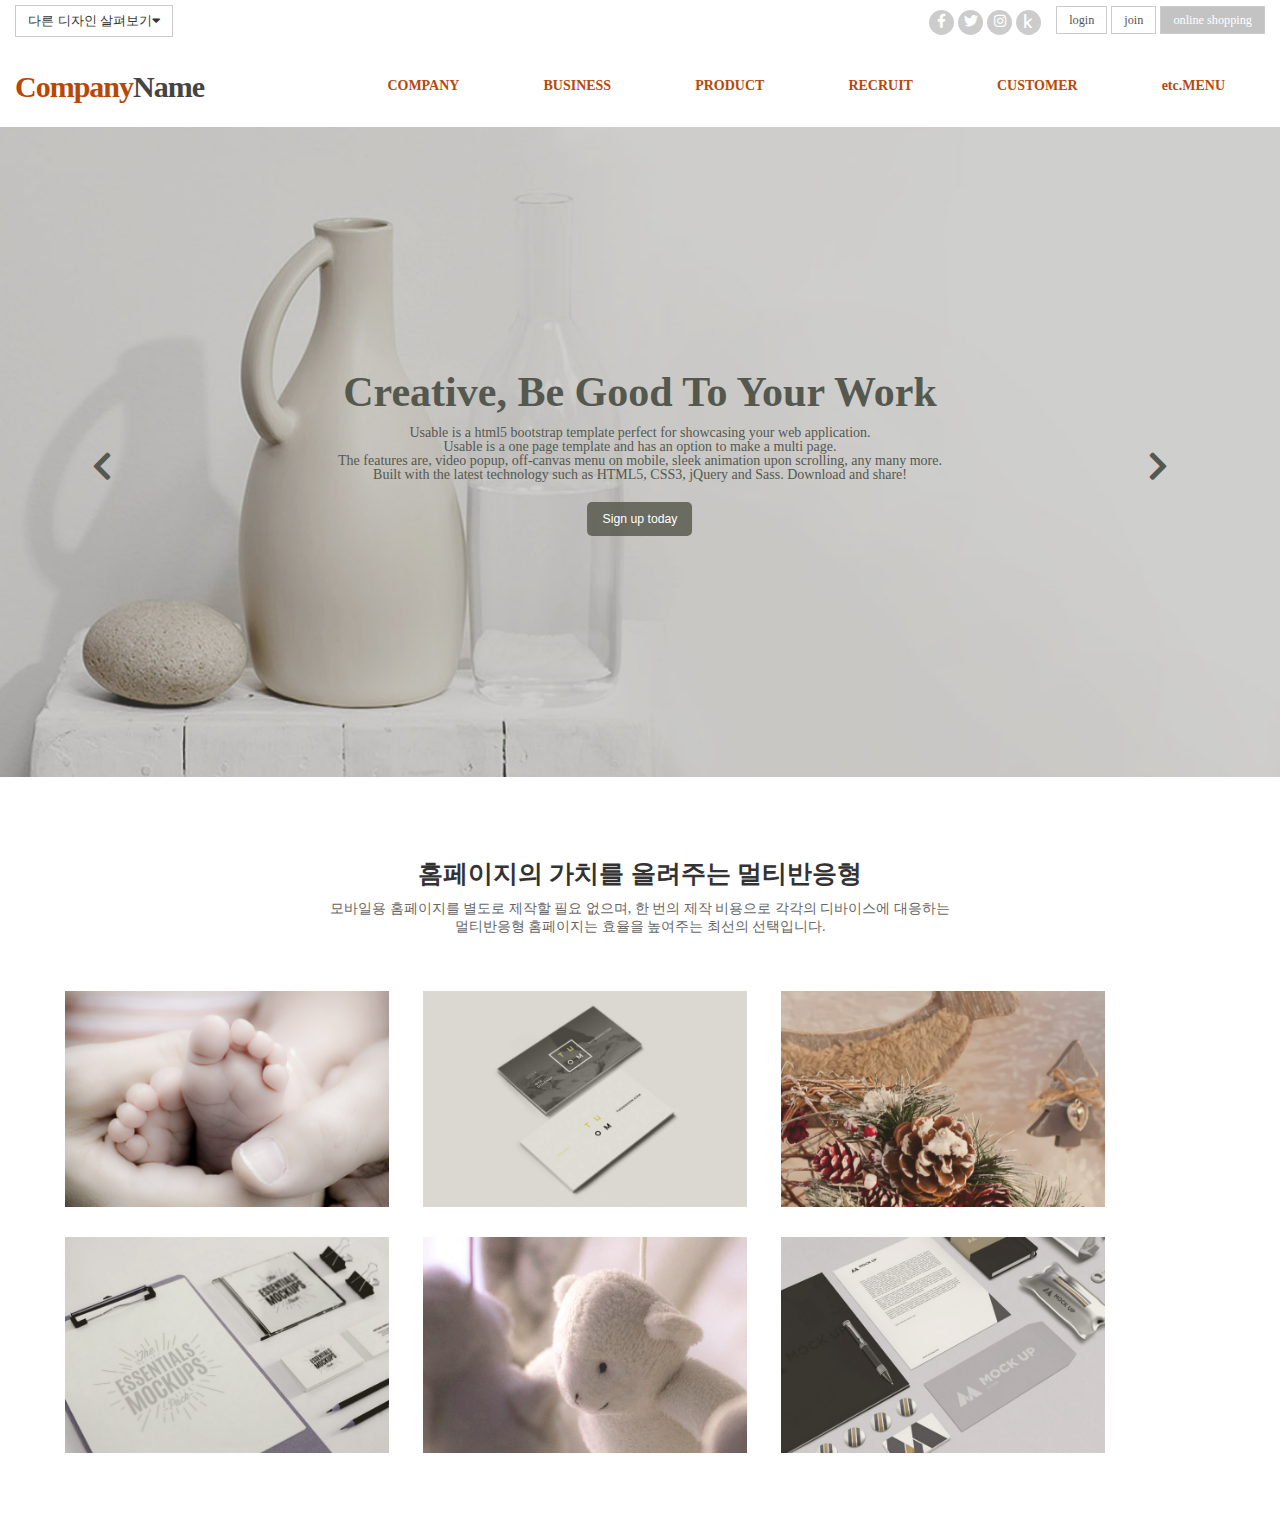
==== index.html @ 868129a8 "본문 추가" ====
<!DOCTYPE html>
<html lang="ko">
<head>
    <meta charset="UTF-8">
    <meta name="viewport" content="width=device-width, initial-scale=1.0">
    <title>KimChaeYun</title>
    <link rel="stylesheet" href="css/index.css">
    <link rel="stylesheet" href="https://use.fontawesome.com/releases/v5.7.0/css/all.css">
    <!-- <script src="js/prefixfree.min.js"></script> -->
    <!--[if lt IE 9]> 
        <script src="js/html5shiv.js"></script>
    <![endif]-->
</head>
<body>
    <header id="header">
        <div class="header_box row">
            <div class="topmenu cf">
                <button>다른 디자인 살펴보기<span><i class="fas fa-caret-down"></i></span></button>
                <div class="right cf">
                    <div class="topmenu_sns">
                        <a href="#"><i class="fab fa-facebook-f"></i></a>
                        <a href="#"><i class="fab fa-twitter"></i></a>
                        <a href="#"><i class="fab fa-instagram"></i></a>
                        <a href="#"><i class="fab fa-kaggle"></i></a>
                    </div>
                    <div class="topmenu_user">
                        <a href="login.html">login</a>
                        <a href="join.html">join</a>
                        <a href="#">online shopping</a>
                    </div>
                </div>
            </div>
            <div class="logo_nav">
                <div class="logo">
                    <h1>
                        <a href="index.html">Company<span>Name</span></a>
                    </h1>
                </div>
                <div class="nav">
                    <ul class="depth1">
                        <li><a href="#">COMPANY</a>
                            <ul class="depth2">
                                <li><a href="#">CEO인사말</a></li>
                                <li><a href="#">회사소개</a></li>
                                <li><a href="#">회사연혁</a></li>
                                <li><a href="#">조직도</a></li>
                                <li><a href="#">오시는 길</a></li>
                                <li><a href="#">시설안내</a></li>
                                <li><a href="#">제휴사</a></li>
                            </ul>
                        </li>
                        <li><a href="#">BUSINESS</a>
                            <ul class="depth2">
                                <li><a href="#">사업분야 01</a></li>
                                <li><a href="#">사업분야 02</a></li>
                                <li><a href="#">사업분야 03</a></li>
                                <li><a href="#">사업분야 04</a></li>
                                <li><a href="#">사업분야 05</a></li>
                                <li><a href="#">사업분야 06</a></li>
                                <li><a href="#">사업분야 07</a></li>
                                <li><a href="#">사업분야 08</a></li>
                            </ul>
                        </li>
                        <li><a href="#">PRODUCT</a>
                            <ul class="depth2">
                                <li><a href="#">제품소개 01</a></li>
                                <li><a href="#">제품소개 02</a></li>
                                <li><a href="#">제품소개 03</a></li>
                                <li><a href="#">제품소개 04</a></li>
                                <li><a href="#">제품소개 05</a></li>
                                <li><a href="#">제품소개 06</a></li>
                                <li><a href="#">제품소개 07</a></li>
                                <li><a href="#">제품소개 08</a></li>
                                <li><a href="#">제품소개 09</a></li>
                                <li><a href="#">제품소개 10</a></li>
                            </ul>
                        </li>
                        <li><a href="#">RECRUIT</a>
                            <ul class="depth2">
                                <li><a href="#">채용안내</a></li>
                                <li><a href="#">복리후생</a></li>
                                <li><a href="#">인재상</a></li>
                                <li><a href="#">채용공고</a></li>
                                <li><a href="#">입사지원</a></li>
                            </ul>
                        </li>
                        <li><a href="#">CUSTOMER</a>
                            <ul class="depth2">
                                <li><a href="#">공지사항</a></li>
                                <li><a href="#">자료실</a></li>
                                <li><a href="#">FAQ</a></li>
                                <li><a href="#">자유게시판</a></li>
                                <li><a href="#">예약일정</a></li>
                                <li><a href="#">전국매장</a></li>
                                <li><a href="#">질문답변</a></li>
                                <li><a href="#">상품후기</a></li>
                            </ul>
                        </li>
                        <li><a href="#">etc.MENU</a>
                            <ul class="depth2">
                                <li><a href="#">온라인 문의</a></li>
                                <li><a href="#">견적 문의</a></li>
                                <li><a href="#">제휴 문의</a></li>
                                <li><a href="#">예약 문의</a></li>
                                <li><a href="#">방문예약</a></li>
                                <li><a href="#">아이콘모음</a></li>
                            </ul>
                        </li>
                    </ul>
                </div>
            </div>
        </div>
    </header>

    <section id="section">
        <div class="slide_outer">
            <div class="slide">
                <div class="slide_inner">
                    <div class="text">
                        <h2>Creative, Be Good To Your Work</h2>
                        <p>Usable is a html5 bootstrap template perfect for showcasing your web application.<br>
                            Usable is a one page template and has an option to make a multi page.<br>
                            The features are, video popup, off-canvas menu on mobile, sleek animation upon scrolling, any many more.<br>
                            Built with the latest technology such as HTML5, CSS3, jQuery and Sass. Download and share!</p>
                        <button type="button">Sign up today</button>
                    </div>
                </div>
                <div class="slide_inner">
                    <h2>It couldn't be better than this!</h2>
                    <p>It is build with features like drop-down menu, off-canvas menu on mobile, smooth animation, carousel, jQuery counter and many more.<br>
                        Built with the latest technology in mind such as HTML5, CSS3, Sass, and jQuery. Download and share.</p>
                    <button type="button">Learn more</button>
                </div>
                <div class="slide_inner">
                    <h2>What do you want to learn?</h2>
                    <p>I fell in love with you watching Casablanca Back row of the drive in show in the flickering light<br> Popcorn and cokes beneath the stars became champagne and caviar Making love on a long hot summers night<br> I thought you fell in love with me watching Casablance Holding hands ''neath the paddle fans in Rick''s Candle lit cafe Hiding in the shadows from the spies.<br> Moroccan moonlight in your eyes Making magic at the movies in my old chevrolet</p>
                    <button type="button">Browse gallery</button>
                </div>
                <div class="slide_inner">
                    <h2>Creative, Be Good To Your Work</h2>
                    <p>Usable is a html5 bootstrap template perfect for showcasing your web application.<br>
                        Usable is a one page template and has an option to make a multi page.<br>
                        The features are, video popup, off-canvas menu on mobile, sleek animation upon scrolling, any many more.<br>
                        Built with the latest technology such as HTML5, CSS3, jQuery and Sass. Download and share!</p>
                    <button type="button">Sign up today</button>
                </div>
                <div class="slide_inner">
                    <h2>It couldn't be better than this!</h2>
                    <p>It is build with features like drop-down menu, off-canvas menu on mobile, smooth animation, carousel, jQuery counter and many more.
                        Built with the latest technology in mind such as HTML5, CSS3, Sass, and jQuery. Download and share.</p>
                    <button type="button">Learn more</button>
                </div>
            </div>
            <div class="arr">
                <div class="left_arr">
                    <i class="fas fa-chevron-left"></i>
                </div>
                <div class="right_arr">
                    <i class="fas fa-chevron-right"></i>
                </div>
            </div>
            <div class="dot_box">
                <a href="#"><span class="blind">1</span></a>
                <a href="#"><span class="blind">2</span></a>
                <a href="#"><span class="blind">3</span></a>
                <a href="#"><span class="blind">4</span></a>
                <a href="#"><span class="blind">5</span></a>
            </div>
        </div>

        <div class="article">
            <div class="article_text">
                <h3>홈페이지의 가치를 올려주는 멀티반응형</h2>
                <p>모바일용 홈페이지를 별도로 제작할 필요 없으며, 한 번의 제작 비용으로 각각의 디바이스에 대응하는<br>멀티반응형 홈페이지는 효율을 높여주는 최선의 선택입니다.</p>
            </div>
            <div class="article_img row">
                <img src="images/de16_img01.jpg" alt="">
                <img src="images/de16_img02.jpg" alt="">
                <img src="images/de16_img03.jpg" alt="">
                <img src="images/de16_img04.jpg" alt="">
                <img src="images/de16_img05.jpg" alt="">
                <img src="images/de16_img06.jpg" alt="">
            </div>
        </div>
    </section>
</body>
</html>
---- css/index.css ----
@charset "utf-8";
@import "reset.css";
@import "common.css";

/* 공통구역을 제외한 메인페이지 스타일 */

#header{height:auto;}
#header .header_box{padding:5px 15px 0;}
#header .topmenu>button{border:1px solid #ccc; background-color:rgba(255, 255, 255, 0.6); color:#333; padding:6px 12px;}

.topmenu .right{float:right;}
.topmenu a{height:30px; font-size:12.25px;}

.topmenu .topmenu_sns{float:left; padding:5px 15px;}
.topmenu .topmenu_sns>a{width:25px; height:25px; line-height:25px; background-color:#ccc; border-radius:50%; text-align:center; display: inline-block;}
.topmenu .topmenu_sns i{font-size:14px; color:#fff;}
.topmenu .topmenu_sns>a:nth-child(1):hover{background:#4d78d3; transform: rotate(35deg); transition:all 0.5s;}
.topmenu .topmenu_sns>a:nth-child(2):hover{background:#14aef1; transform: rotate(35deg); transition:all 0.5s;}
.topmenu .topmenu_sns>a:nth-child(3):hover{background:#f543a5; transform: rotate(35deg); transition:all 0.5s;}
.topmenu .topmenu_sns>a:nth-child(4):hover{background:#f9b72b; transform: rotate(35deg); transition:all 0.5s;}

.topmenu .topmenu_user{padding:5px 0 0; float:left;}
.topmenu .topmenu_user>a{padding:6px 12px; border:1px solid #ccc;}
.topmenu .topmenu_user>a:nth-child(1), 
.topmenu .topmenu_user>a:nth-child(2){width:60px; background:rgba(255, 255, 255, 0.6); color:#555;}
.topmenu .topmenu_user>a:nth-child(3){width:120px; background:rgba(155, 155, 155, 0.6); color:#fff;}

/* #header .logo_nav{font-weight:bold;} */
#header .logo_nav{position:relative; height:80px; margin-top:10px;}
#header .logo_nav .logo{font-size:30px; font-weight:bold; letter-spacing:-1px;}
#header .logo_nav .logo>h1>a{color:#b7480a; line-height:80px;}
#header .logo_nav .logo>h1>a>span{color:#444;}

.logo_nav .nav{position:absolute; top:0; right:0;}
.logo_nav .nav>.depth1>li{display:inline-block; position:relative;}
.logo_nav .nav>.depth1>li>a{background:#fff; color:#b7480a; font-size:14px; font-weight:bold; padding:31px 40px 30px; display:block; position: relative;}
.logo_nav .nav>.depth1>li:hover>a{background:#b7480a; color:#fff;}

.depth2{position:absolute; top:100%; left:0; width:100%; display:none;}
.depth1>li:hover .depth2{display:block; background:#fff; color:#555; text-align:center;}
.depth2>li{padding:15px 10px; border-top:1px solid #eee;}
.depth2>li>a{color:#555; font-size:12.25px;}
.depth2>li:first-child{border:none;}
.depth2 li:hover{background:#eee;}
.depth2 li:hover a{color:#b7480a;}

#section{position: relative;}
#section .slide{width:100%; height:650px; overflow:hidden;}
#section .slide_inner{background-size: cover; height:650px; background-repeat:no-repeat; position:relative;}
#section .slide_inner:nth-child(1){background-image:url(../images/de01_img01.jpg);}
#section .slide_inner:nth-child(2){background-image:url(../images/de01_img02.jpg);}
#section .slide_inner:nth-child(3){background-image:url(../images/de01_img03.jpg);}
#section .slide_inner:nth-child(4){background-image:url(../images/de01_img04.jpg);}
#section .slide_inner:nth-child(5){background-image:url(../images/de01_img05.jpg);}
.slide .text{text-align:center; position: absolute; top:50%; left:50%; transform:translate(-50%, -50%); color:#55584f;}
.slide .text>h2{font-size:42px;}
.slide .text>p{font-size:14px; padding:10px 0 20px 0; line-height:1em;}
.slide .text>button{background:rgba(82, 85, 72, 0.8); color:#fff; font-size:12.25px; padding:10px 15px; border-radius:5px;}

.slide_outer{position:relative;}
.slide_outer .arr{font-size:2em; color:#55584f;}
.slide_outer .arr .left_arr{position: absolute; top: 50%; left: 8%; transform: translate(-50%, -8%);}
.slide_outer .arr .left_arr:hover{color:#fff;}
.slide_outer .arr .right_arr{position: absolute; top: 50%; right: 8%; transform: translate(-50%, -8%);}
.slide_outer .arr .right_arr:hover{color:#fff;}
/* .slide_outer .dot_box{} */

/* .slideOuter .dotBox{position: absolute; bottom: 20px; width: 100%; text-align: center;}
.slideOuter .dotBox a{display: inline-block; width: 10px; height: 10px; background: rgba(0, 0, 0, 1; border-radius: 50%; margin: 0 5px;}
.slideOuter .dotBox a:active{background: rgba(0, 0, 0, 1);}
.slideOuter .dotBox .blind{width: 0; height: 0; position: absolute; text-indent: -99999px; font-size: 0px; overflow: hidden; line-height: 0;} */

.article{margin:50px;}
.article .article_text{text-align:center; padding:30px;}
.article .article_text>h3{font-size:24.5px; color: #333;}
.article .article_text>p{font-size:14px; color: #666; padding:10px;}
.article .article_img{margin:0 auto;}
.article .article_img img{width:30%; padding:15px;}
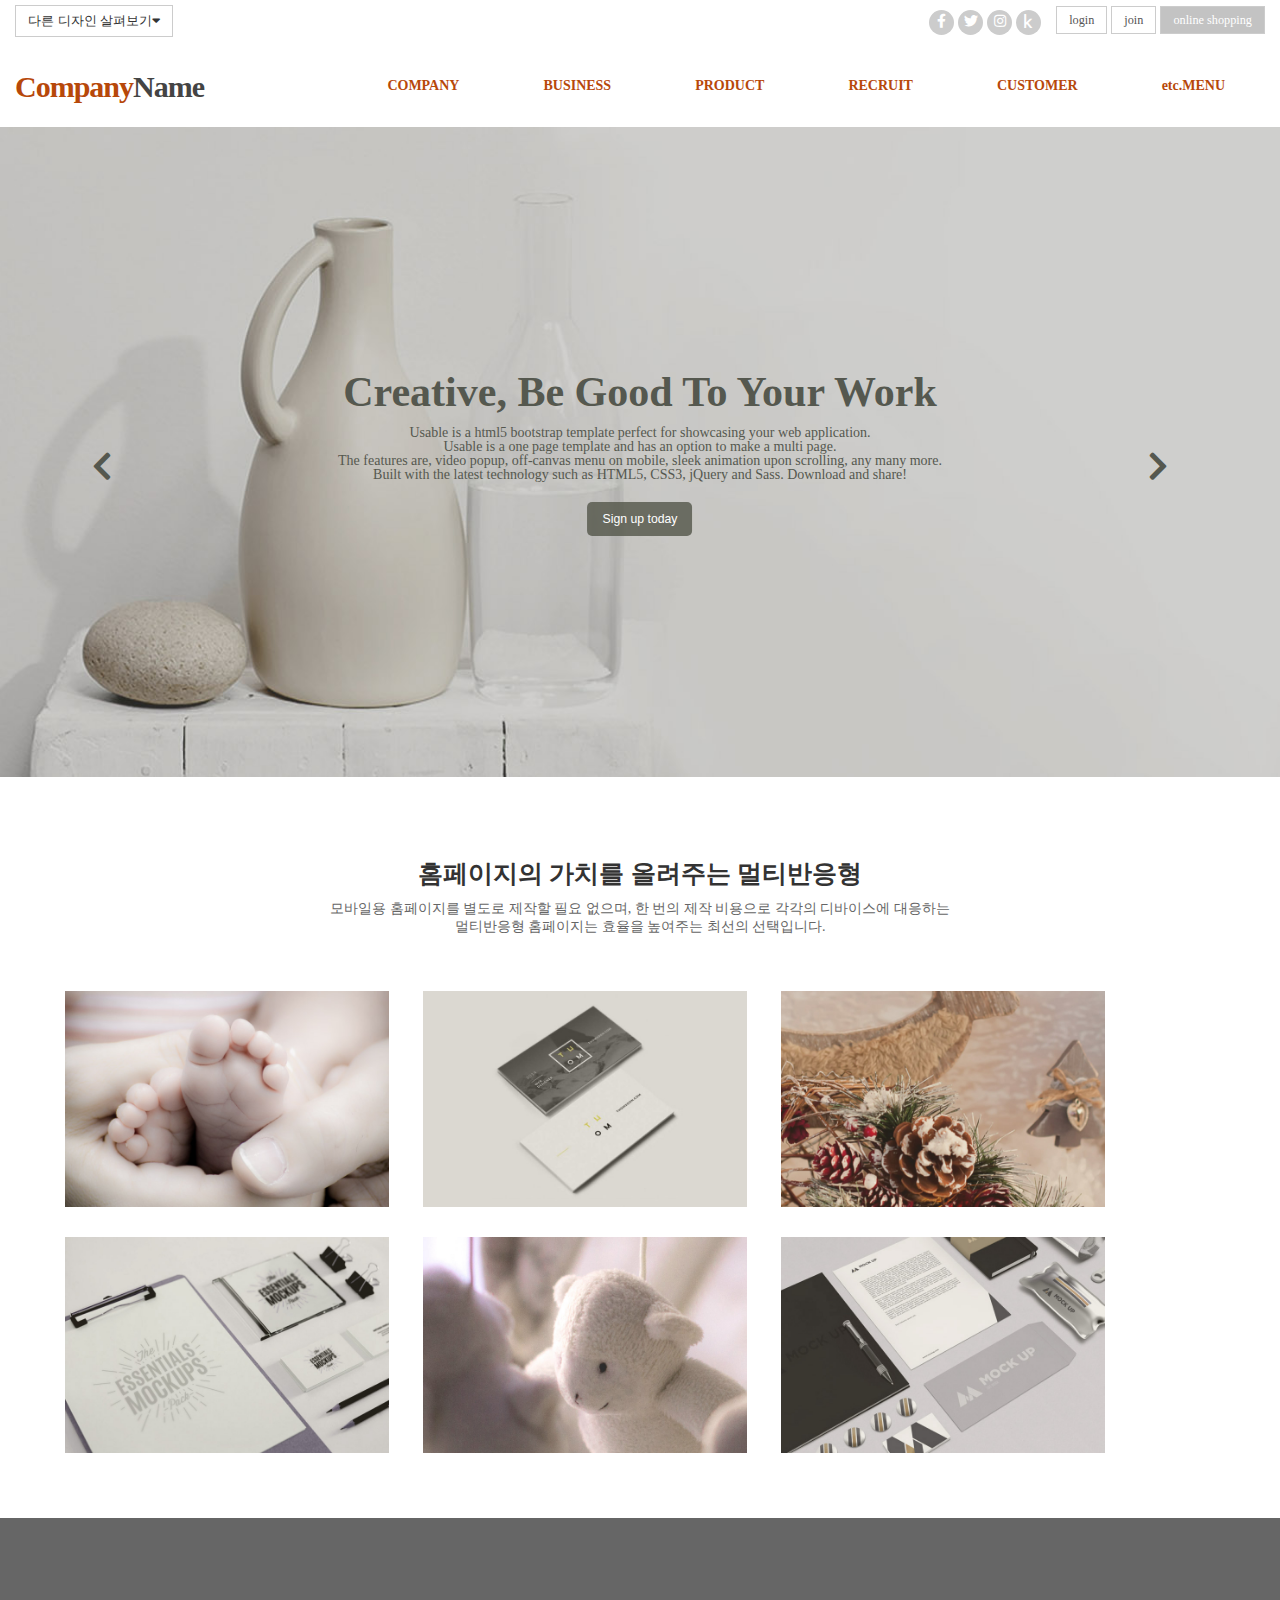
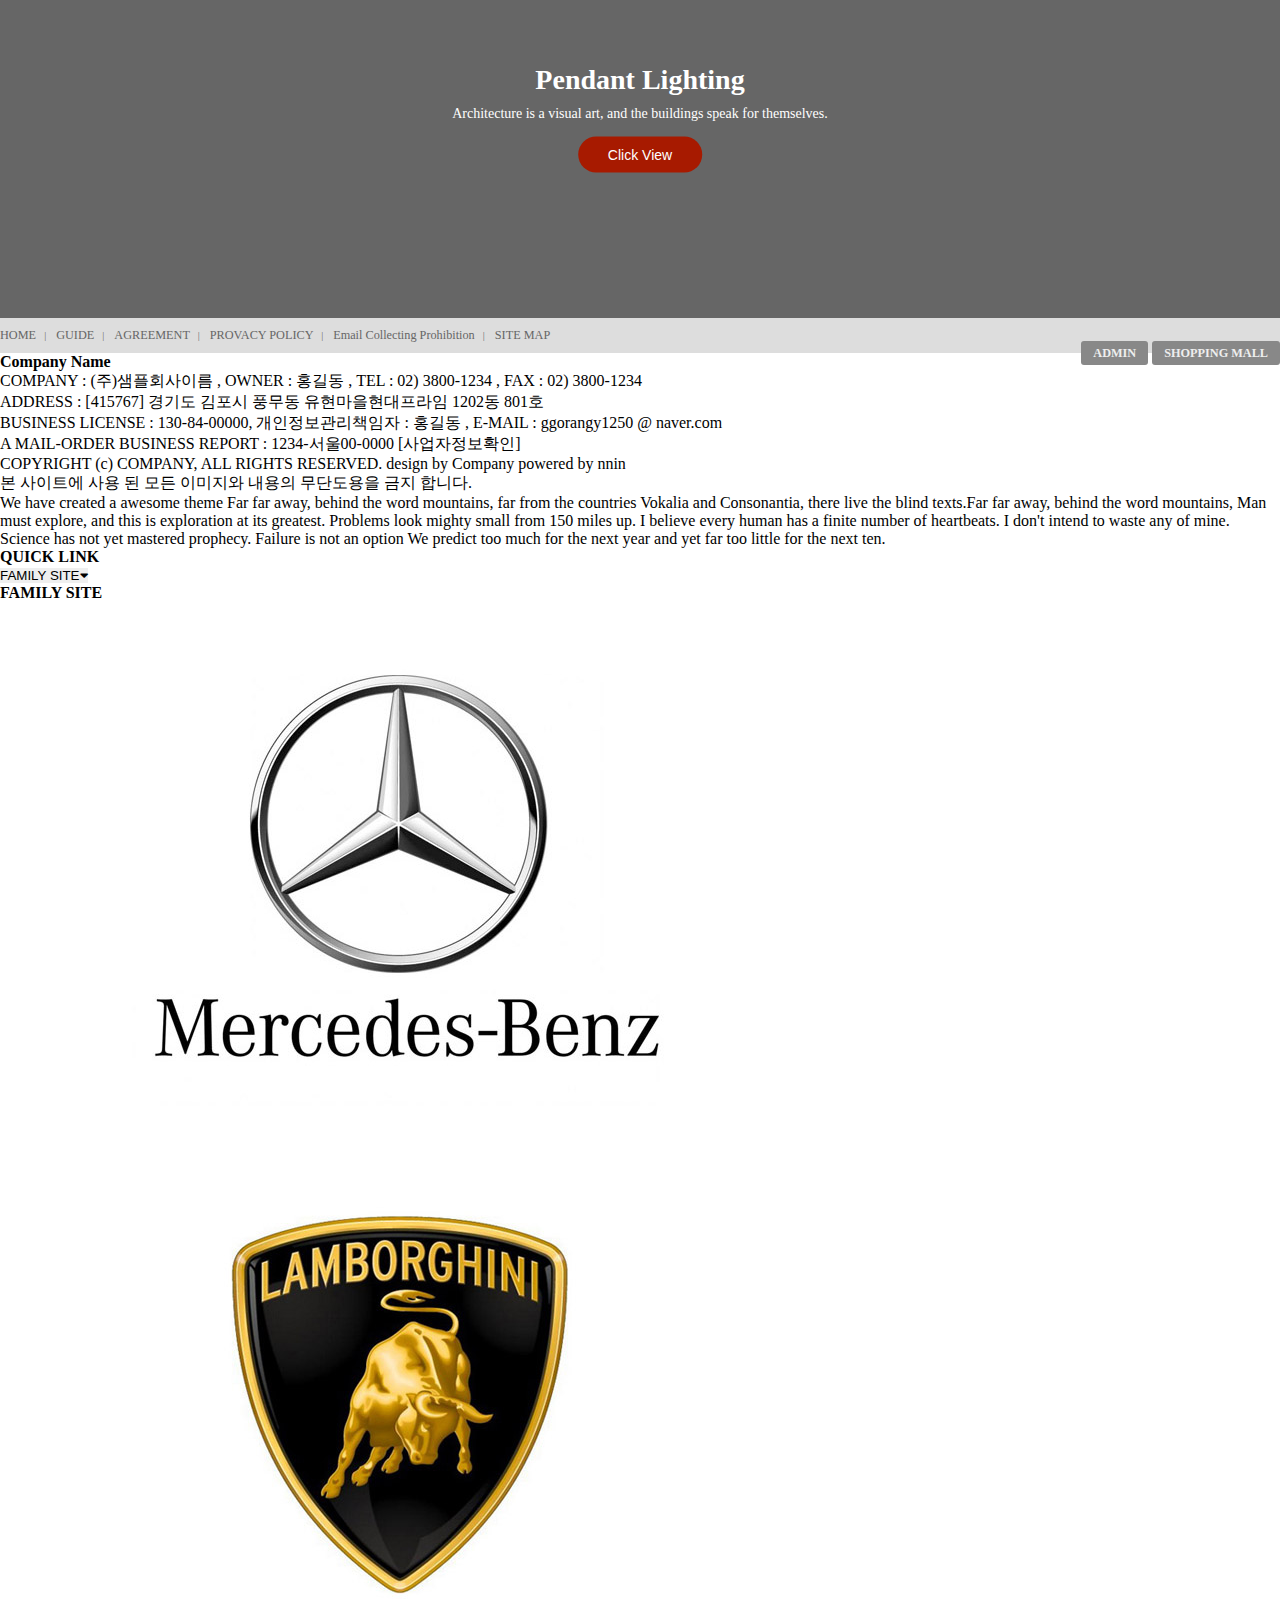
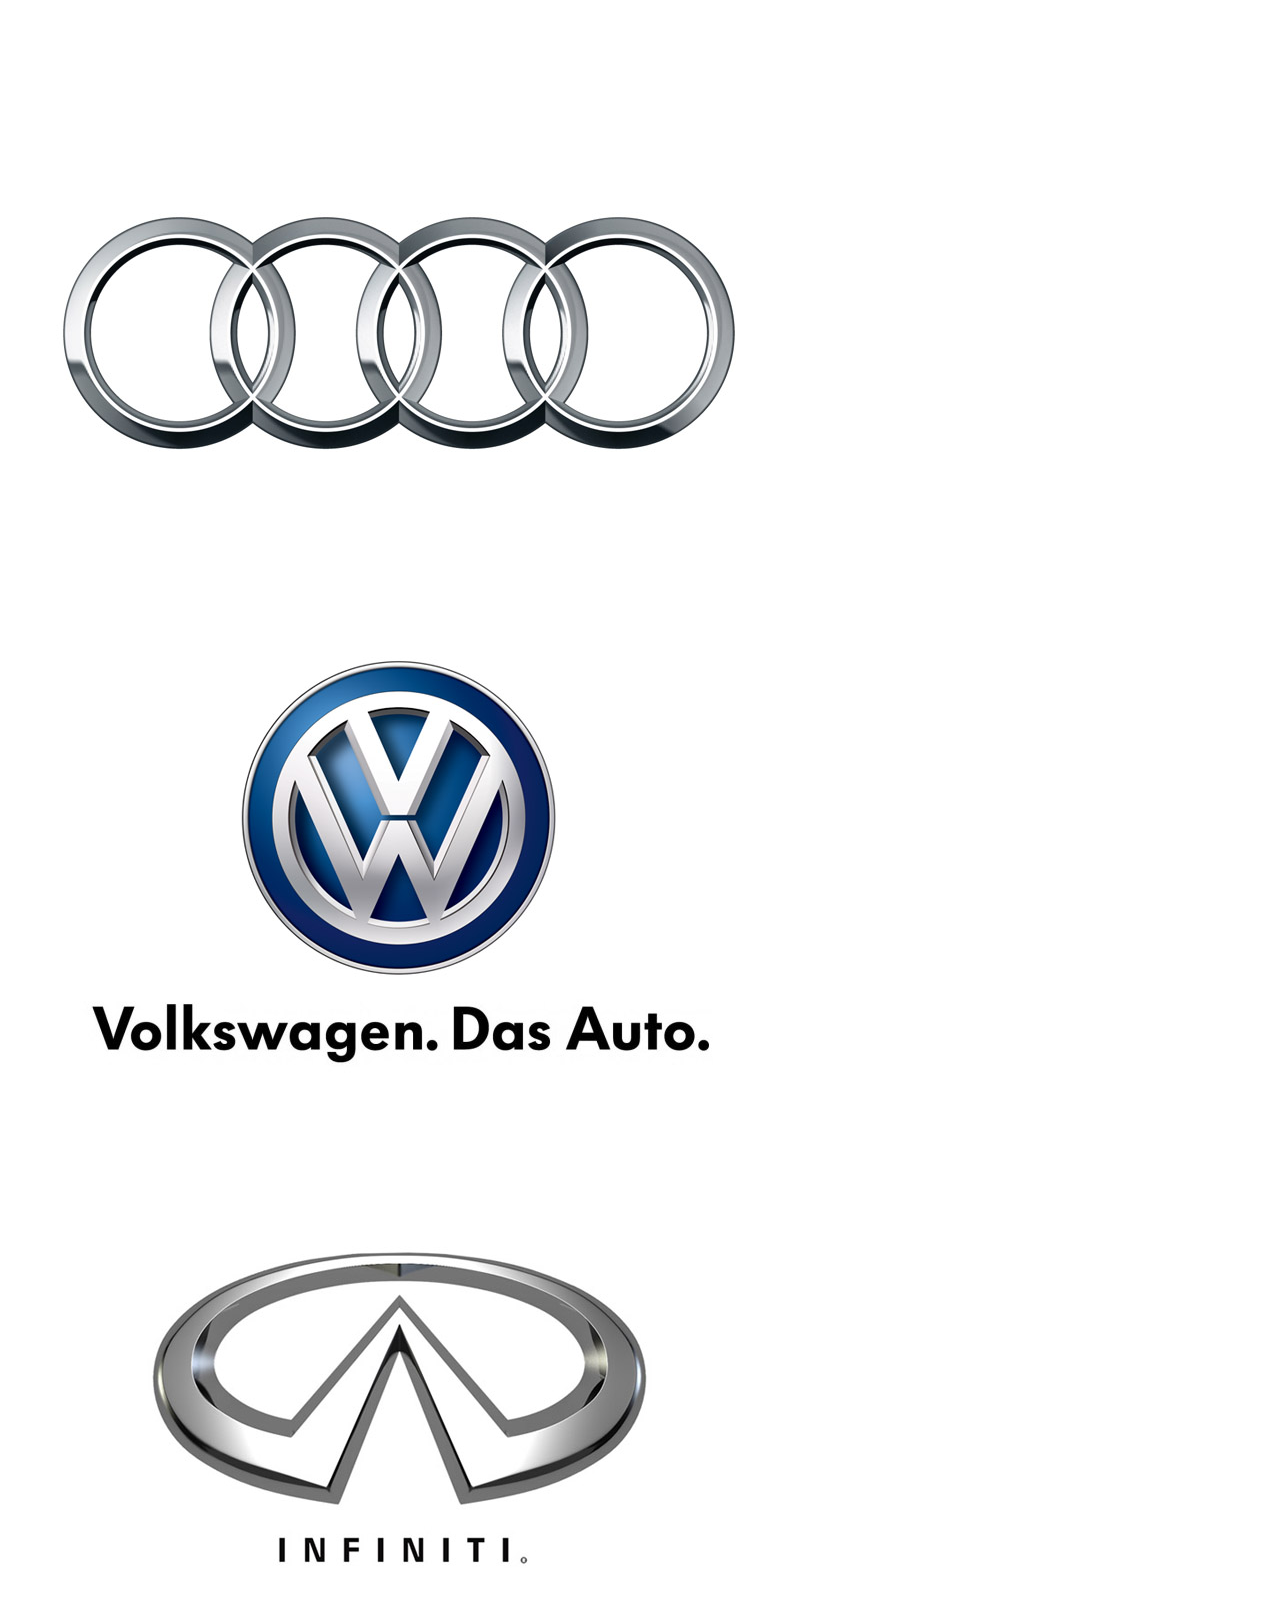
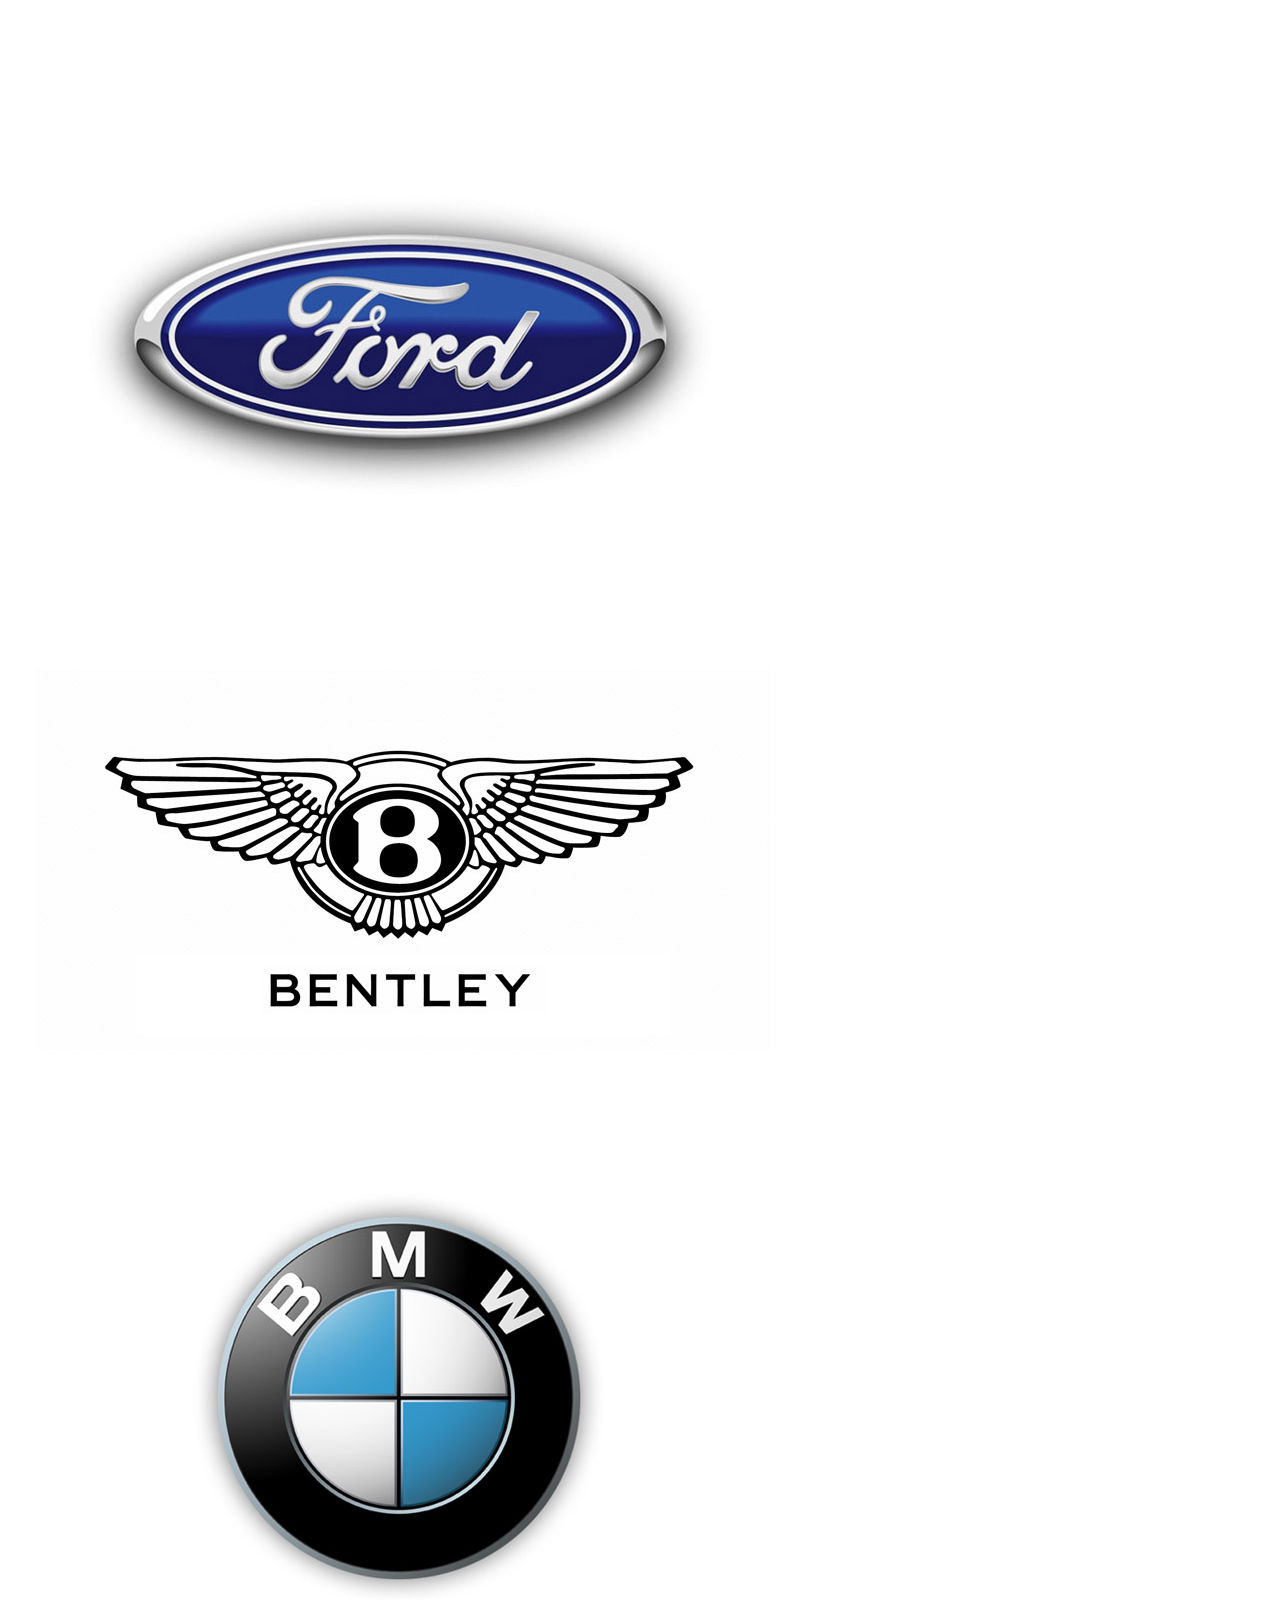
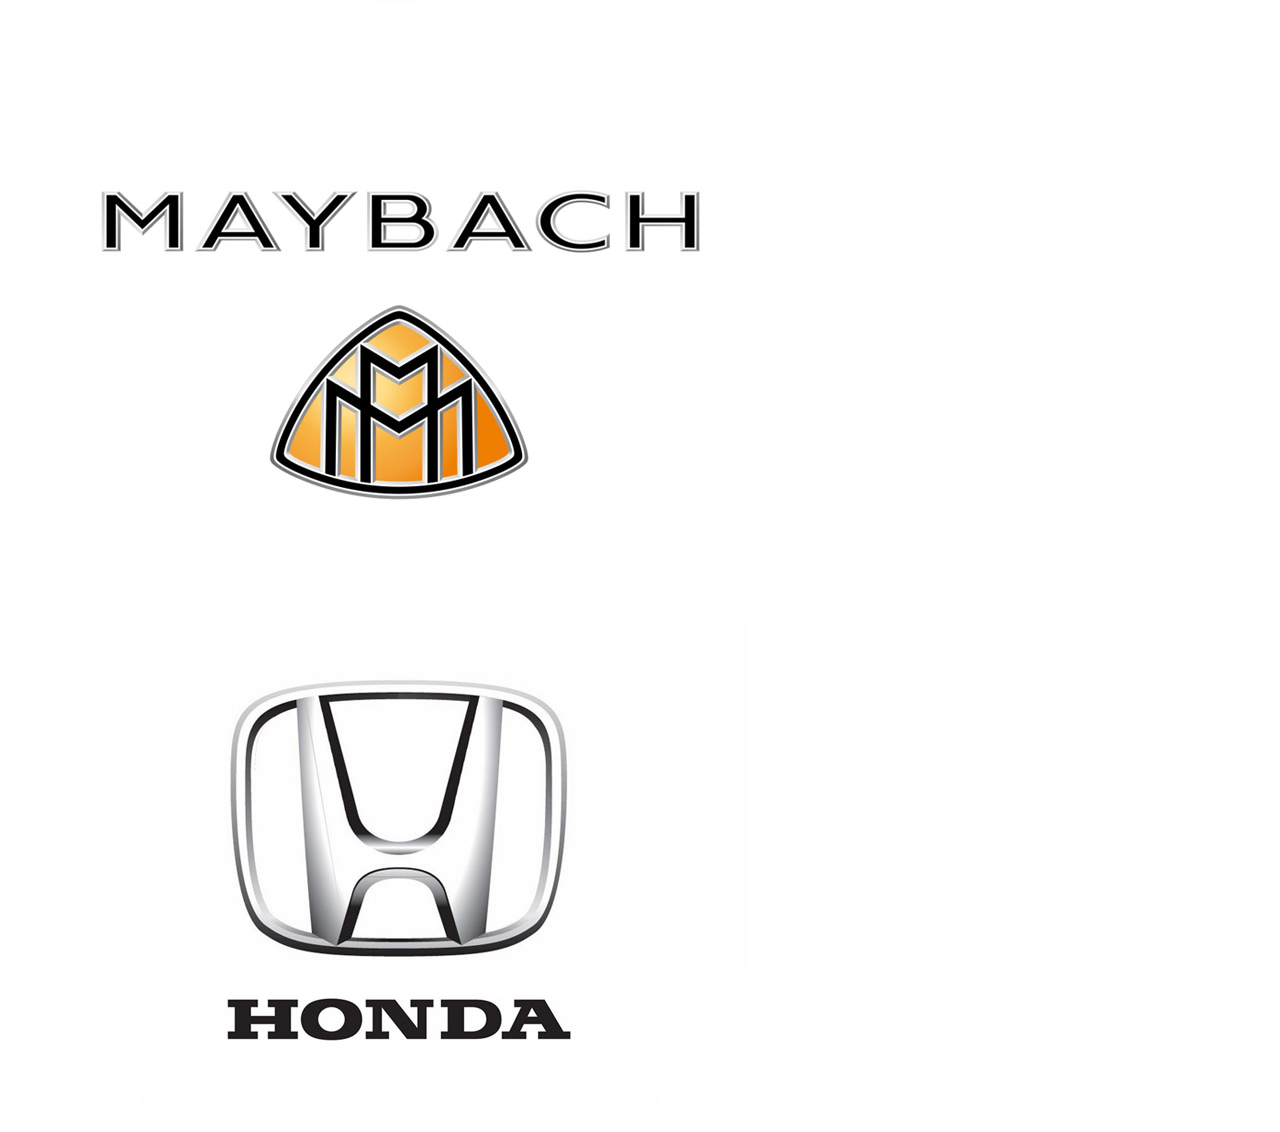
==== commit 6d7dbca3: "푸터" ====
--- a/index.html
+++ b/index.html
@@ -174,14 +174,82 @@
                 <p>모바일용 홈페이지를 별도로 제작할 필요 없으며, 한 번의 제작 비용으로 각각의 디바이스에 대응하는<br>멀티반응형 홈페이지는 효율을 높여주는 최선의 선택입니다.</p>
             </div>
             <div class="article_img row">
-                <img src="images/de16_img01.jpg" alt="">
-                <img src="images/de16_img02.jpg" alt="">
-                <img src="images/de16_img03.jpg" alt="">
-                <img src="images/de16_img04.jpg" alt="">
-                <img src="images/de16_img05.jpg" alt="">
-                <img src="images/de16_img06.jpg" alt="">
+                <span class="overlay"><img src="images/de16_img01.jpg" alt=""></span>
+                <span class="overlay"><img src="images/de16_img02.jpg" alt=""></span>
+                <span class="overlay"><img src="images/de16_img03.jpg" alt=""></span>
+                <span class="overlay"><img src="images/de16_img04.jpg" alt=""></span>
+                <span class="overlay"><img src="images/de16_img05.jpg" alt=""></span>
+                <span class="overlay"><img src="images/de16_img06.jpg" alt=""></span>
+            </div>
+        </div>
+
+        <div class="lighting">
+            <div class="overlay">
+                <div class="row">
+                    <div class="text">
+                        <h3>Pendant Lighting</h3>
+                        <p>Architecture is a visual art, and the buildings speak for themselves.</p>
+                        <button type="button">Click View</button>
+                    </div>
+                </div>
             </div>
         </div>
     </section>
+
+    <footer id="footer">
+        <div class="footer_outer row">
+            <div class="footermenu cf">
+                <div class="footer_nav">
+                    <a href="#">HOME</a>
+                    <a href="#">GUIDE</a>
+                    <a href="#">AGREEMENT</a>
+                    <a href="#">PROVACY POLICY</a>
+                    <a href="#">Email Collecting Prohibition</a>
+                    <a href="#">SITE MAP</a>
+                </div>
+                <div class="footer_button">
+                    <a href="#">ADMIN</a>
+                    <a href="#">SHOPPING MALL</a>
+                </div>
+            </div>
+            <div class="footer_info">
+                <div class="footer_left">
+                    <div class="company_info">
+                        <h2>Company Name</h2>
+                        <ul class="depth3">
+                            <li>COMPANY : (주)샘플회사이름 , OWNER : 홍길동 , TEL : 02) 3800-1234 , FAX : 02) 3800-1234</li>
+                            <li>ADDRESS : [415767] 경기도 김포시 풍무동 유현마을현대프라임 1202동 801호</li>
+                            <li>BUSINESS LICENSE : 130-84-00000, 개인정보관리책임자 : 홍길동 , E-MAIL : ggorangy1250 @ naver.com</li>
+                            <li>A MAIL-ORDER BUSINESS REPORT : 1234-서울00-0000 [사업자정보확인]</li>
+                            <li>COPYRIGHT (c) COMPANY, ALL RIGHTS RESERVED. design by Company powered by nnin</li>
+                            <li>본 사이트에 사용 된 모든 이미지와 내용의 무단도용을 금지 합니다.</li>
+                        </ul>
+                    </div>
+                    <div class="etc">
+                        <p>We have created a awesome theme Far far away, behind the word mountains, far from the countries Vokalia and Consonantia, there live the blind texts.Far far away, behind the word mountains, Man must explore, and this is exploration at its greatest. Problems look mighty small from 150 miles up. I believe every human has a finite number of heartbeats. I don't intend to waste any of mine. Science has not yet mastered prophecy. Failure is not an option We predict too much for the next year and yet far too little for the next ten.</p>
+                    </div>
+                </div>
+                <div class="footer_right">
+                    <div class="quick">
+                        <h3>QUICK LINK</h3>
+                        <button>FAMILY SITE<span><i class="fas fa-caret-down"></i></span></button>
+                    </div>
+                    <div class="family">
+                        <h3>FAMILY SITE</h3>
+                        <img src="images/de09_img01.jpg" alt="">
+                        <img src="images/de09_img02.jpg" alt="">
+                        <img src="images/de09_img03.jpg" alt="">
+                        <img src="images/de09_img04.jpg" alt="">
+                        <img src="images/de09_img05.jpg" alt="">
+                        <img src="images/de09_img06.jpg" alt="">
+                        <img src="images/de09_img07.jpg" alt="">
+                        <img src="images/de09_img08.jpg" alt="">
+                        <img src="images/de09_img09.jpg" alt="">
+                        <img src="images/de09_img10.jpg" alt="">
+                    </div>
+                </div>
+            </div>
+        </div>
+    </footer>
 </body>
 </html>--- a/css/index.css
+++ b/css/index.css
@@ -36,10 +36,10 @@
 .logo_nav .nav>.depth1>li>a{background:#fff; color:#b7480a; font-size:14px; font-weight:bold; padding:31px 40px 30px; display:block; position: relative;}
 .logo_nav .nav>.depth1>li:hover>a{background:#b7480a; color:#fff;}
 
-.depth2{position:absolute; top:100%; left:0; width:100%; display:none;}
-.depth1>li:hover .depth2{display:block; background:#fff; color:#555; text-align:center;}
+.depth2{position:absolute; top:100%; left:0; width:100%; display:none; }
+.depth1>li:hover .depth2{display:block; background:#fff; color:#555; text-align:center; }
 .depth2>li{padding:15px 10px; border-top:1px solid #eee;}
-.depth2>li>a{color:#555; font-size:12.25px;}
+.depth2>li>a{color:#555; font-size:12.25px; }
 .depth2>li:first-child{border:none;}
 .depth2 li:hover{background:#eee;}
 .depth2 li:hover a{color:#b7480a;}
@@ -75,4 +75,22 @@
 .article .article_text>h3{font-size:24.5px; color: #333;}
 .article .article_text>p{font-size:14px; color: #666; padding:10px;}
 .article .article_img{margin:0 auto;}
-.article .article_img img{width:30%; padding:15px;}+/* .article .article_img .overlay{background:rgba(0, 0, 0, 0.6);} */
+.article .article_img img{width:30%; padding:15px;}
+
+.lighting{background:url(../images/de01_img03.jpg) no-repeat; background-size: cover; height:400px; background-attachment: fixed; background-position: center; position: relative;}
+.lighting .overlay{background-color:rgba(0, 0, 0, 0.6); position: absolute; top: 0; left: 0; right: 0; bottom: 0;}
+.lighting .row{position: relative; height: 400px;}
+.lighting .text{text-align: center; color:#fff; position: absolute; top: 50%; left: 50%; transform: translate(-50%, -50%);}
+.lighting .text h3{font-size: 28px;}
+.lighting .text p{font-size: 14px; padding:10px 0 15px 0;}
+.lighting .text button{font-size: 14px; color: #fff; background:#a71a00; border-radius: 50px; padding: 10px 30px;}
+
+/* #footer */
+/* #footer .footer_outer{} */
+#footer .footer_outer .footermenu{background: #ddd; padding: 10px 0;}
+#footer .footer_outer .footermenu .footer_nav{font-size:12.25px; color: #666;}
+.footer_outer .footermenu .footer_nav>a:before{content:'|'; padding:0 10px 0 5px; font-size:10px;}
+.footer_outer .footermenu .footer_nav>a:first-child:before{display:none;}
+.footer_outer .footermenu .footer_button{float:right;}
+.footer_outer .footermenu .footer_button>a{font-size:12.25px; font-weight: bold; color:#eee; background:#888; padding:5px 12px; border-radius:3px;}
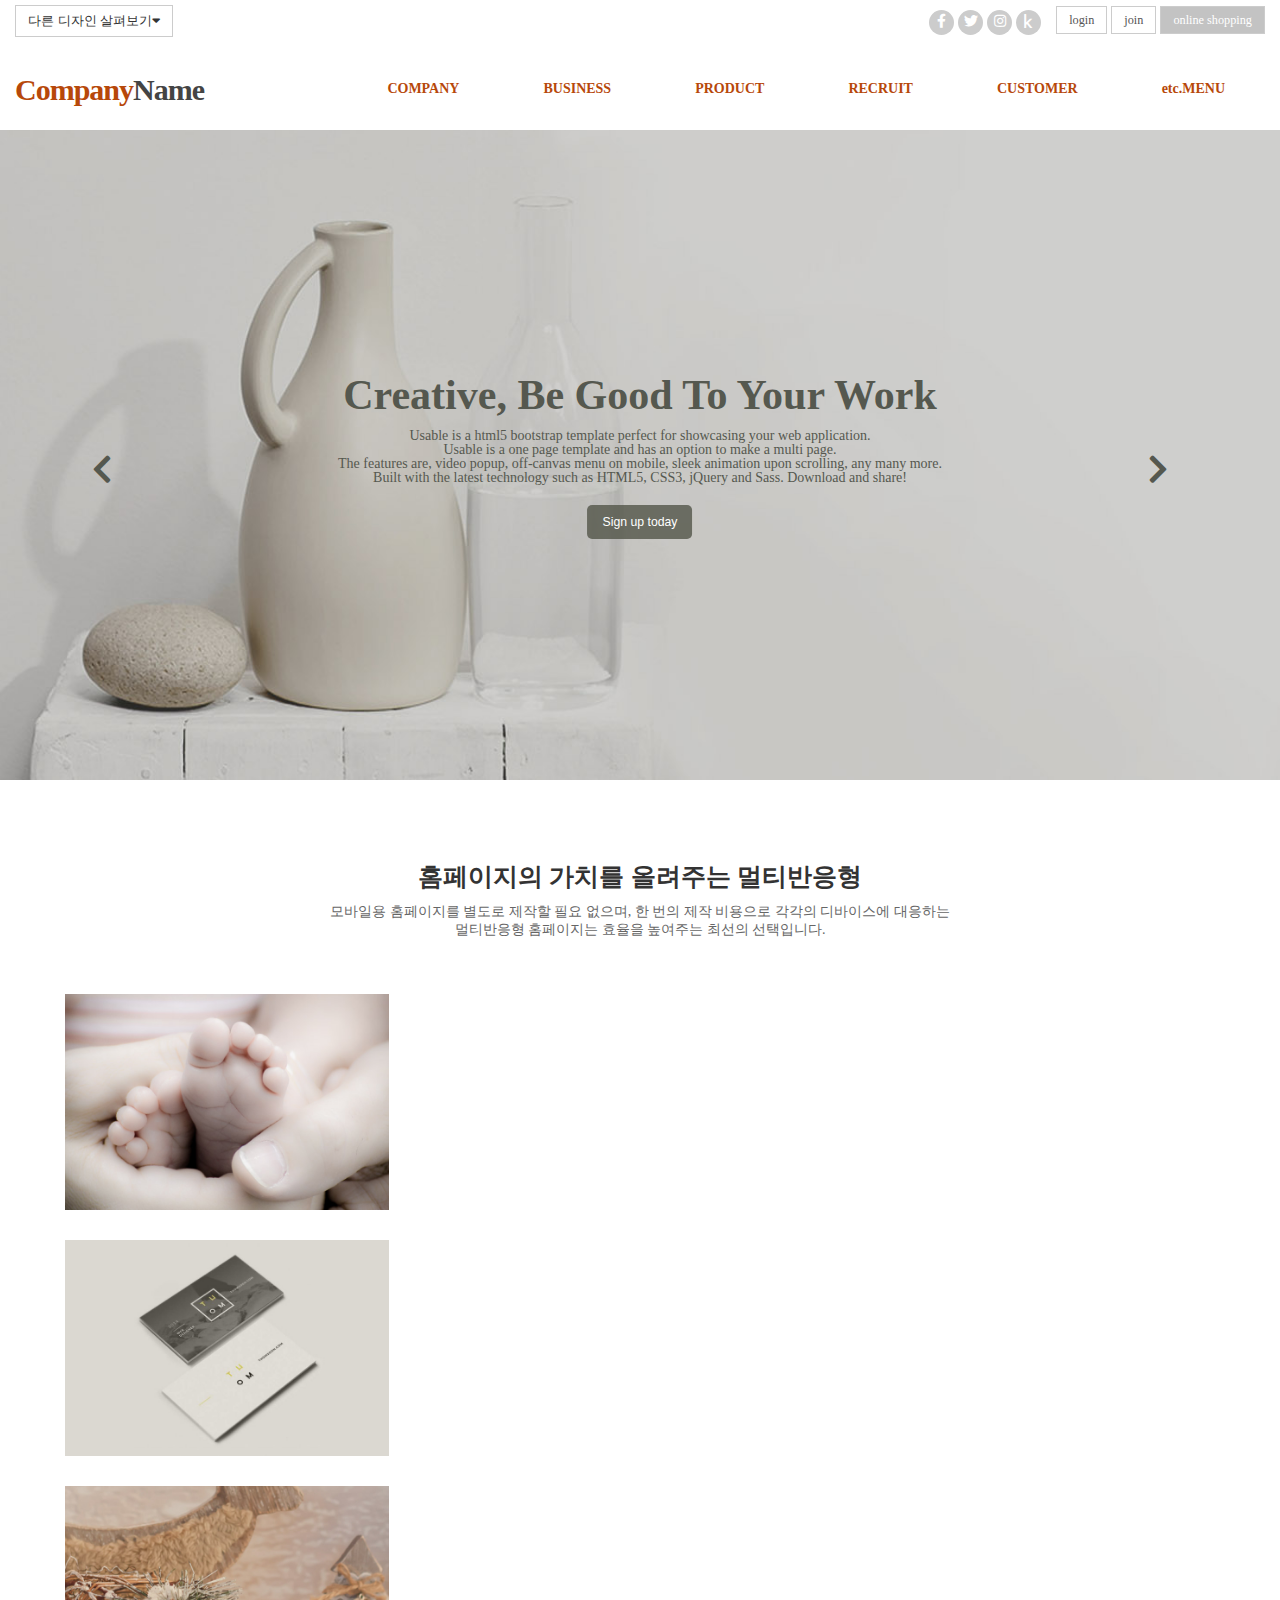
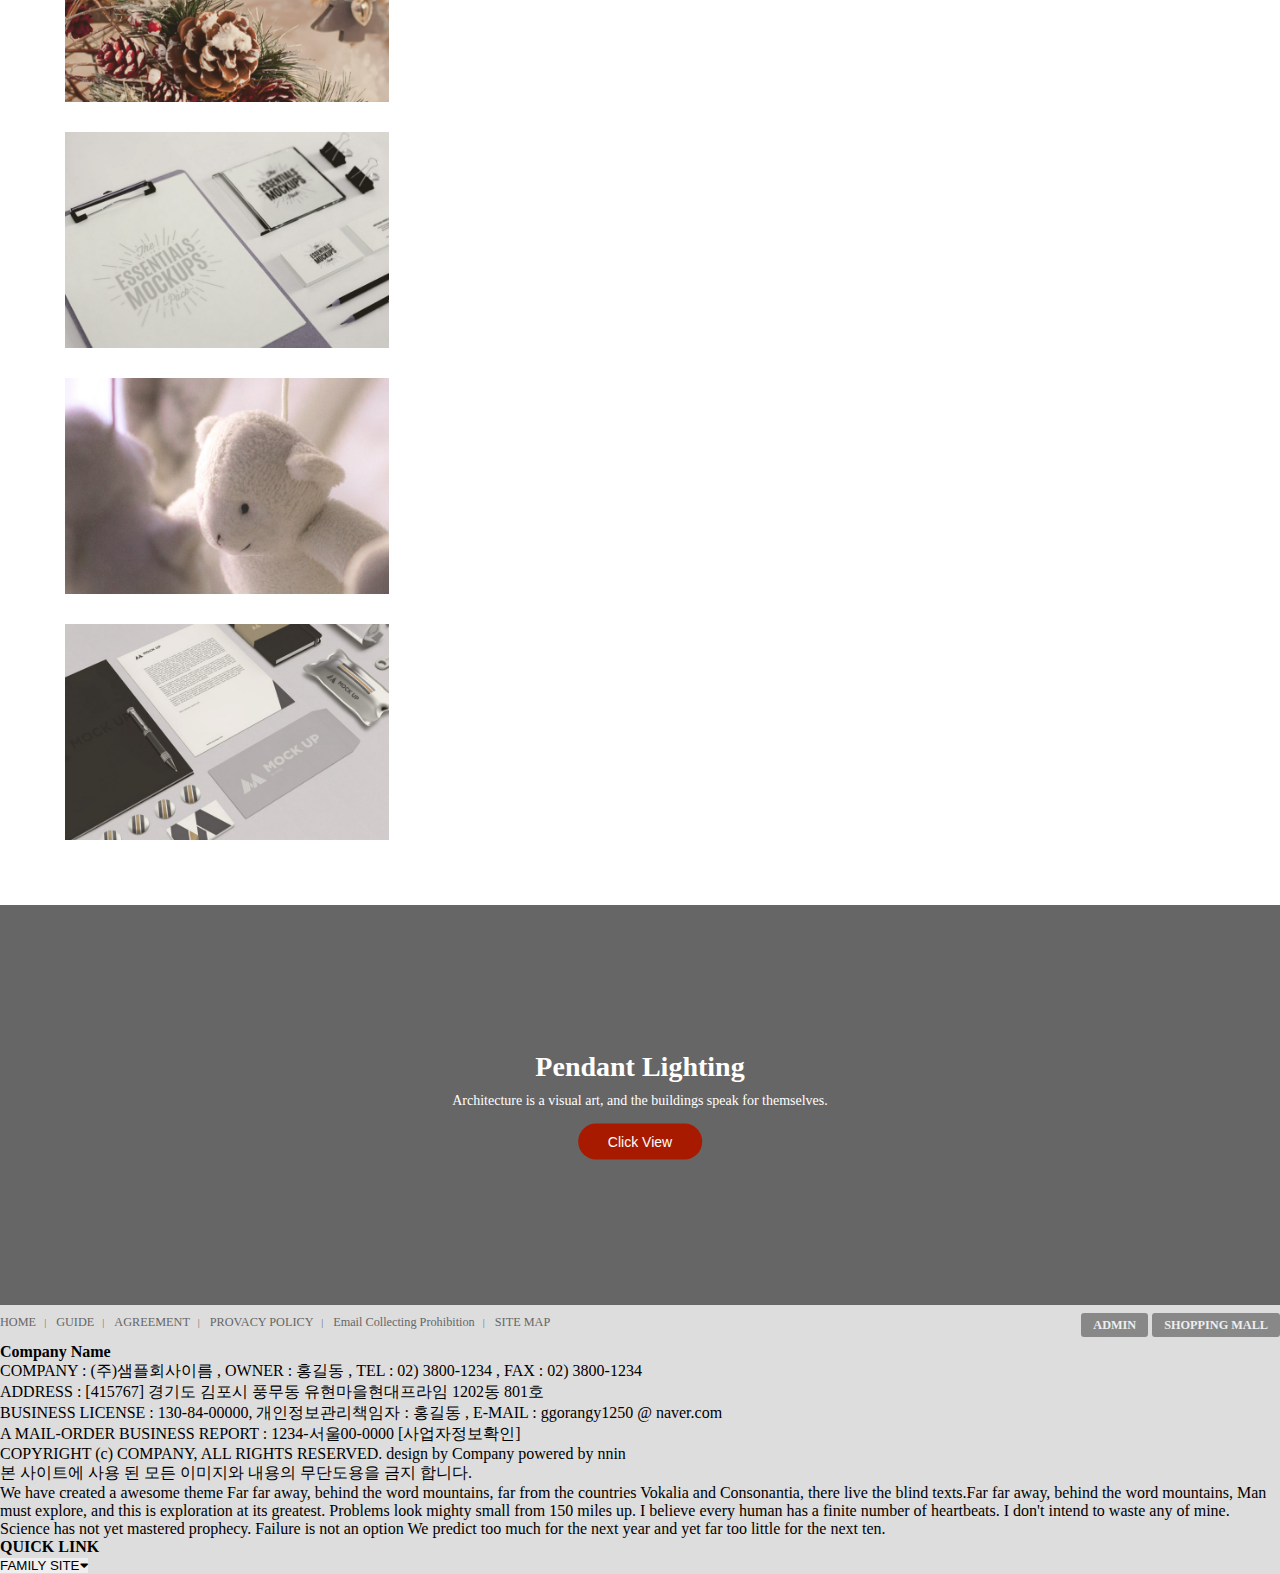
==== commit 958418bd: "서브메뉴 수정" ====
--- a/index.html
+++ b/index.html
@@ -173,14 +173,14 @@
                 <h3>홈페이지의 가치를 올려주는 멀티반응형</h2>
                 <p>모바일용 홈페이지를 별도로 제작할 필요 없으며, 한 번의 제작 비용으로 각각의 디바이스에 대응하는<br>멀티반응형 홈페이지는 효율을 높여주는 최선의 선택입니다.</p>
             </div>
-            <div class="article_img row">
-                <span class="overlay"><img src="images/de16_img01.jpg" alt=""></span>
-                <span class="overlay"><img src="images/de16_img02.jpg" alt=""></span>
-                <span class="overlay"><img src="images/de16_img03.jpg" alt=""></span>
-                <span class="overlay"><img src="images/de16_img04.jpg" alt=""></span>
-                <span class="overlay"><img src="images/de16_img05.jpg" alt=""></span>
-                <span class="overlay"><img src="images/de16_img06.jpg" alt=""></span>
-            </div>
+            <ul class="article_img row">
+                <li class="overlay"><img src="images/de16_img01.jpg" alt=""></li>
+                <li class="overlay"><img src="images/de16_img02.jpg" alt=""></li>
+                <li class="overlay"><img src="images/de16_img03.jpg" alt=""></li>
+                <li class="overlay"><img src="images/de16_img04.jpg" alt=""></li>
+                <li class="overlay"><img src="images/de16_img05.jpg" alt=""></li>
+                <li class="overlay"><img src="images/de16_img06.jpg" alt=""></li>
+            </ul>
         </div>
 
         <div class="lighting">
@@ -234,7 +234,7 @@
                         <h3>QUICK LINK</h3>
                         <button>FAMILY SITE<span><i class="fas fa-caret-down"></i></span></button>
                     </div>
-                    <div class="family">
+                    <!-- <div class="family">
                         <h3>FAMILY SITE</h3>
                         <img src="images/de09_img01.jpg" alt="">
                         <img src="images/de09_img02.jpg" alt="">
@@ -246,7 +246,7 @@
                         <img src="images/de09_img08.jpg" alt="">
                         <img src="images/de09_img09.jpg" alt="">
                         <img src="images/de09_img10.jpg" alt="">
-                    </div>
+                    </div> -->
                 </div>
             </div>
         </div>
--- a/css/index.css
+++ b/css/index.css
@@ -33,10 +33,10 @@
 
 .logo_nav .nav{position:absolute; top:0; right:0;}
 .logo_nav .nav>.depth1>li{display:inline-block; position:relative;}
-.logo_nav .nav>.depth1>li>a{background:#fff; color:#b7480a; font-size:14px; font-weight:bold; padding:31px 40px 30px; display:block; position: relative;}
+.logo_nav .nav>.depth1>li>a{background:#fff; color:#b7480a; font-size:14px; font-weight:bold; padding:31px 40px 30.5px; display:block; }
 .logo_nav .nav>.depth1>li:hover>a{background:#b7480a; color:#fff;}
 
-.depth2{position:absolute; top:100%; left:0; width:100%; display:none; }
+.depth2{position:absolute; top:100%; left:0; width:100%; display:none; z-index: 99999;}
 .depth1>li:hover .depth2{display:block; background:#fff; color:#555; text-align:center; }
 .depth2>li{padding:15px 10px; border-top:1px solid #eee;}
 .depth2>li>a{color:#555; font-size:12.25px; }
@@ -86,10 +86,10 @@
 .lighting .text p{font-size: 14px; padding:10px 0 15px 0;}
 .lighting .text button{font-size: 14px; color: #fff; background:#a71a00; border-radius: 50px; padding: 10px 30px;}
 
-/* #footer */
-/* #footer .footer_outer{} */
-#footer .footer_outer .footermenu{background: #ddd; padding: 10px 0;}
-#footer .footer_outer .footermenu .footer_nav{font-size:12.25px; color: #666;}
+#footer{background: #ddd;}
+/* #footer .footer_outer{b} */
+#footer .footer_outer .footermenu{padding: 10px 0;}
+#footer .footer_outer .footermenu .footer_nav{font-size:12.25px; color: #666; float: left; width: 50%;}
 .footer_outer .footermenu .footer_nav>a:before{content:'|'; padding:0 10px 0 5px; font-size:10px;}
 .footer_outer .footermenu .footer_nav>a:first-child:before{display:none;}
 .footer_outer .footermenu .footer_button{float:right;}
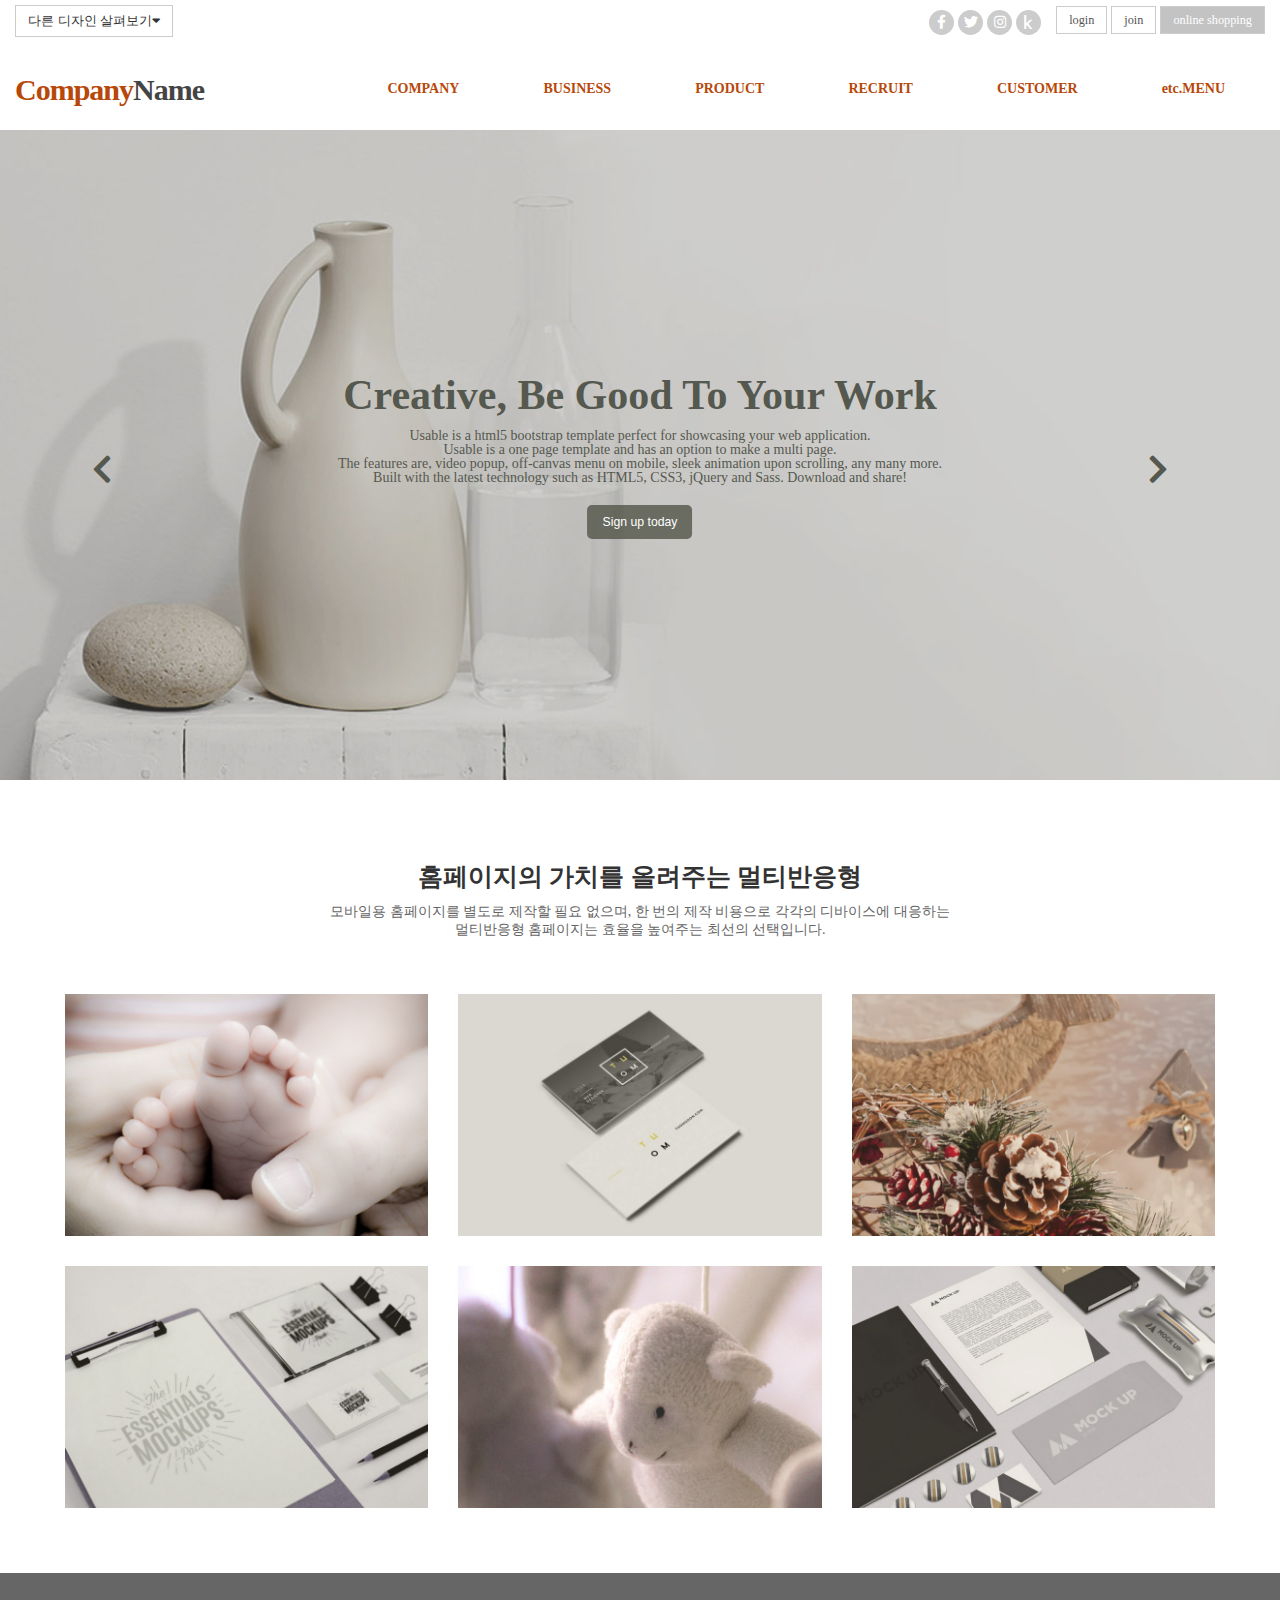
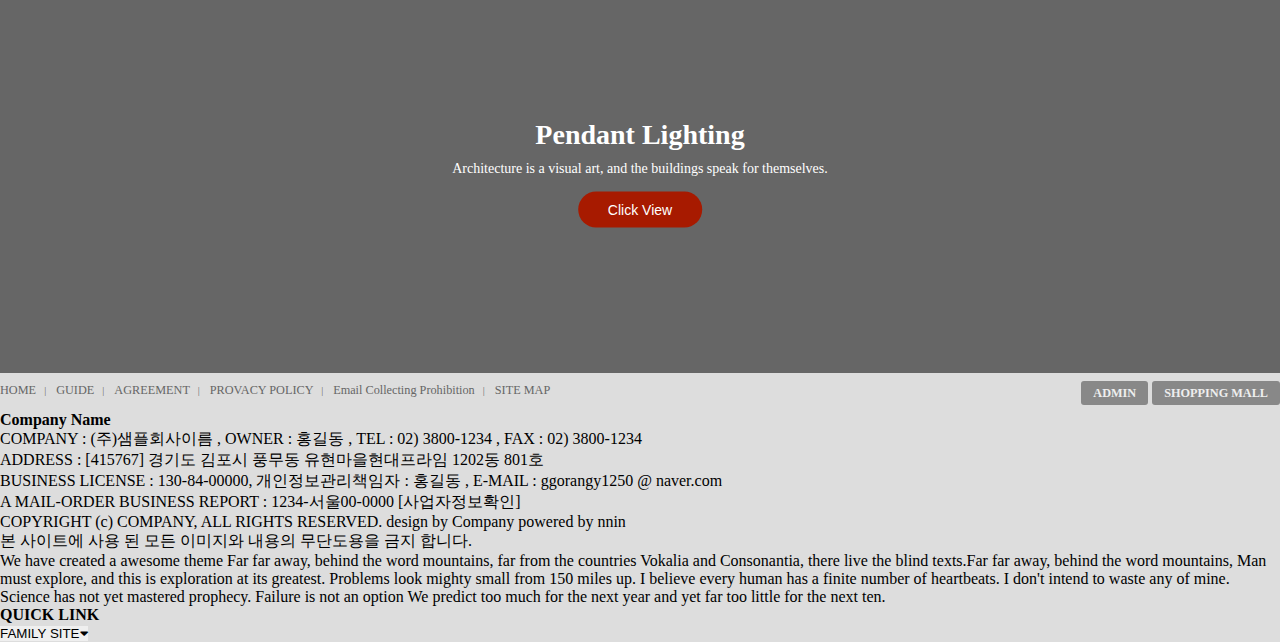
==== commit f55c50d3: "이미지 정렬" ====
--- a/index.html
+++ b/index.html
@@ -173,7 +173,7 @@
                 <h3>홈페이지의 가치를 올려주는 멀티반응형</h2>
                 <p>모바일용 홈페이지를 별도로 제작할 필요 없으며, 한 번의 제작 비용으로 각각의 디바이스에 대응하는<br>멀티반응형 홈페이지는 효율을 높여주는 최선의 선택입니다.</p>
             </div>
-            <ul class="article_img row">
+            <ul class="article_img row cf">
                 <li class="overlay"><img src="images/de16_img01.jpg" alt=""></li>
                 <li class="overlay"><img src="images/de16_img02.jpg" alt=""></li>
                 <li class="overlay"><img src="images/de16_img03.jpg" alt=""></li>
--- a/css/index.css
+++ b/css/index.css
@@ -12,7 +12,7 @@
 .topmenu a{height:30px; font-size:12.25px;}
 
 .topmenu .topmenu_sns{float:left; padding:5px 15px;}
-.topmenu .topmenu_sns>a{width:25px; height:25px; line-height:25px; background-color:#ccc; border-radius:50%; text-align:center; display: inline-block;}
+.topmenu .topmenu_sns>a{width:25px; height:25px; line-height:25px; background-color:#ccc; border-radius:50%; text-align:center; display: inline-block; padding-top:0.5px;}
 .topmenu .topmenu_sns i{font-size:14px; color:#fff;}
 .topmenu .topmenu_sns>a:nth-child(1):hover{background:#4d78d3; transform: rotate(35deg); transition:all 0.5s;}
 .topmenu .topmenu_sns>a:nth-child(2):hover{background:#14aef1; transform: rotate(35deg); transition:all 0.5s;}
@@ -76,7 +76,8 @@
 .article .article_text>p{font-size:14px; color: #666; padding:10px;}
 .article .article_img{margin:0 auto;}
 /* .article .article_img .overlay{background:rgba(0, 0, 0, 0.6);} */
-.article .article_img img{width:30%; padding:15px;}
+.article .article_img img{width:100%; padding:15px;}
+.article_img>li{float: left; width: 33.33%;}
 
 .lighting{background:url(../images/de01_img03.jpg) no-repeat; background-size: cover; height:400px; background-attachment: fixed; background-position: center; position: relative;}
 .lighting .overlay{background-color:rgba(0, 0, 0, 0.6); position: absolute; top: 0; left: 0; right: 0; bottom: 0;}
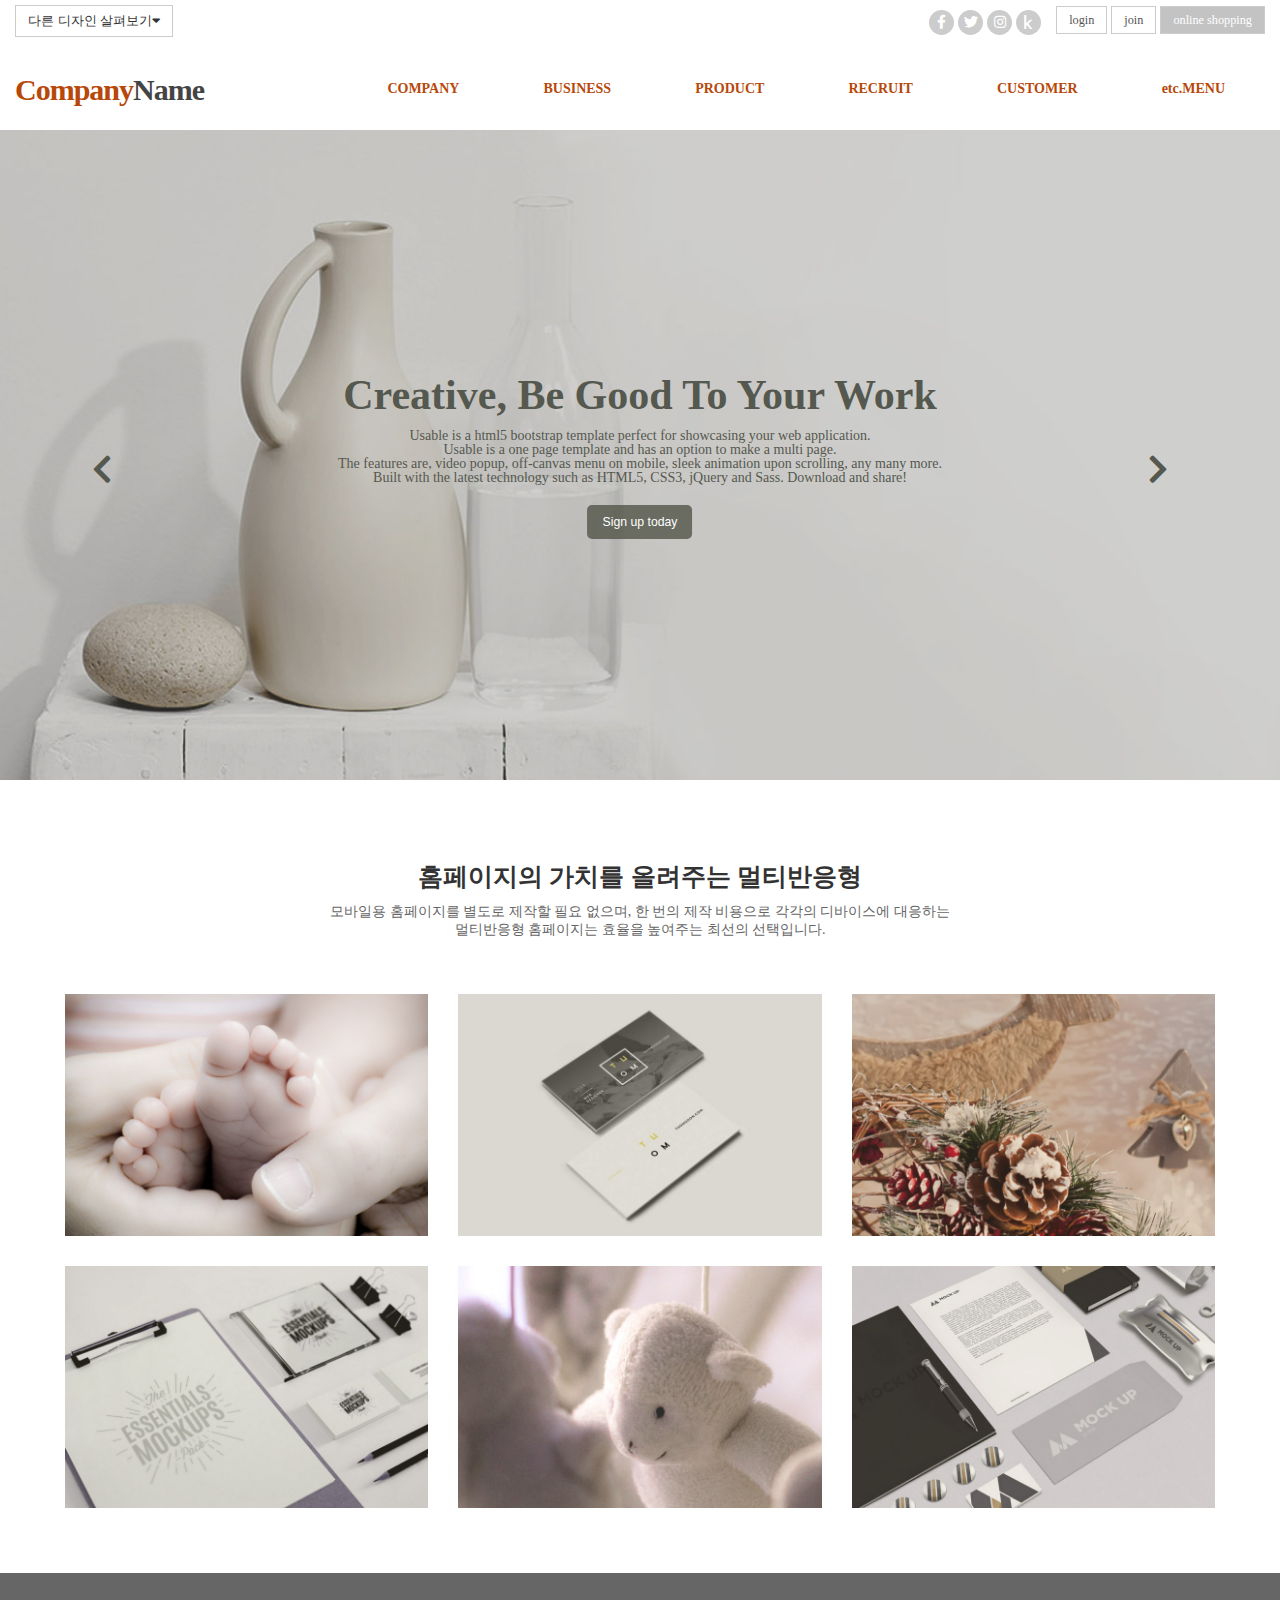
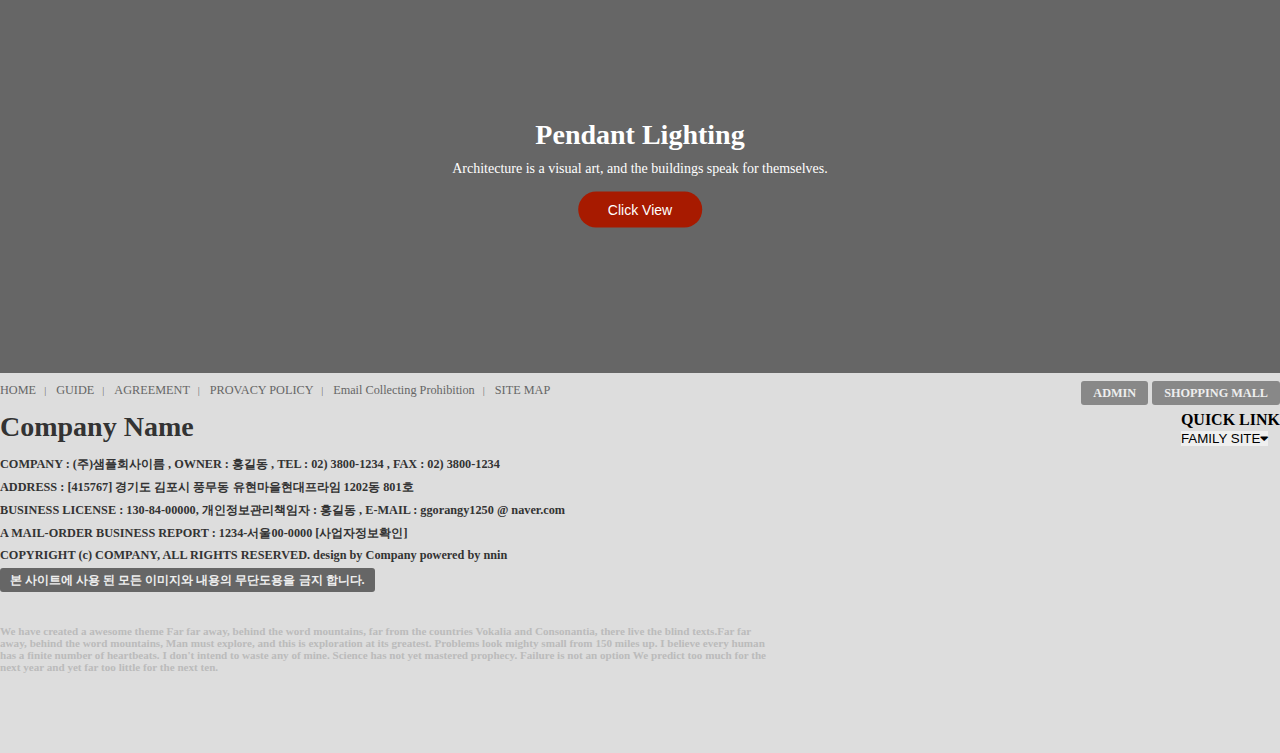
==== commit 2ce494b7: "푸터" ====
--- a/index.html
+++ b/index.html
@@ -212,7 +212,7 @@
                     <a href="#">SHOPPING MALL</a>
                 </div>
             </div>
-            <div class="footer_info">
+            <div class="footer_info cf">
                 <div class="footer_left">
                     <div class="company_info">
                         <h2>Company Name</h2>
@@ -222,7 +222,7 @@
                             <li>BUSINESS LICENSE : 130-84-00000, 개인정보관리책임자 : 홍길동 , E-MAIL : ggorangy1250 @ naver.com</li>
                             <li>A MAIL-ORDER BUSINESS REPORT : 1234-서울00-0000 [사업자정보확인]</li>
                             <li>COPYRIGHT (c) COMPANY, ALL RIGHTS RESERVED. design by Company powered by nnin</li>
-                            <li>본 사이트에 사용 된 모든 이미지와 내용의 무단도용을 금지 합니다.</li>
+                            <li><span>본 사이트에 사용 된 모든 이미지와 내용의 무단도용을 금지 합니다.</span></li>
                         </ul>
                     </div>
                     <div class="etc">
--- a/css/index.css
+++ b/css/index.css
@@ -87,11 +87,20 @@
 .lighting .text p{font-size: 14px; padding:10px 0 15px 0;}
 .lighting .text button{font-size: 14px; color: #fff; background:#a71a00; border-radius: 50px; padding: 10px 30px;}
 
-#footer{background: #ddd;}
-/* #footer .footer_outer{b} */
+#footer{background: #ddd; padding-bottom:50px;}
 #footer .footer_outer .footermenu{padding: 10px 0;}
-#footer .footer_outer .footermenu .footer_nav{font-size:12.25px; color: #666; float: left; width: 50%;}
+#footer .footer_outer .footermenu .footer_nav{font-size:12.25px; color: #666; float: left; width: 50%; vertical-align: top;}
 .footer_outer .footermenu .footer_nav>a:before{content:'|'; padding:0 10px 0 5px; font-size:10px;}
 .footer_outer .footermenu .footer_nav>a:first-child:before{display:none;}
 .footer_outer .footermenu .footer_button{float:right;}
 .footer_outer .footermenu .footer_button>a{font-size:12.25px; font-weight: bold; color:#eee; background:#888; padding:5px 12px; border-radius:3px;}
+
+
+
+.footer_info .footer_left{float:left; width:60%; font-weight: bold;}
+.company_info h2{font-size:28px; color:#333; padding:0 0 10px ;}
+.depth3>li{font-size:12.25px; color:#333; padding:3px 0;}
+.depth3>li:last-child{padding:6px 0;}
+.depth3>li:last-child span{color:#eee; background:#666; padding:5px 10px; border-radius:3px;}
+.footer_info .footer_right{float: right;}
+.etc{font-size:11.1111px; color:#bbb; padding:30px 0;}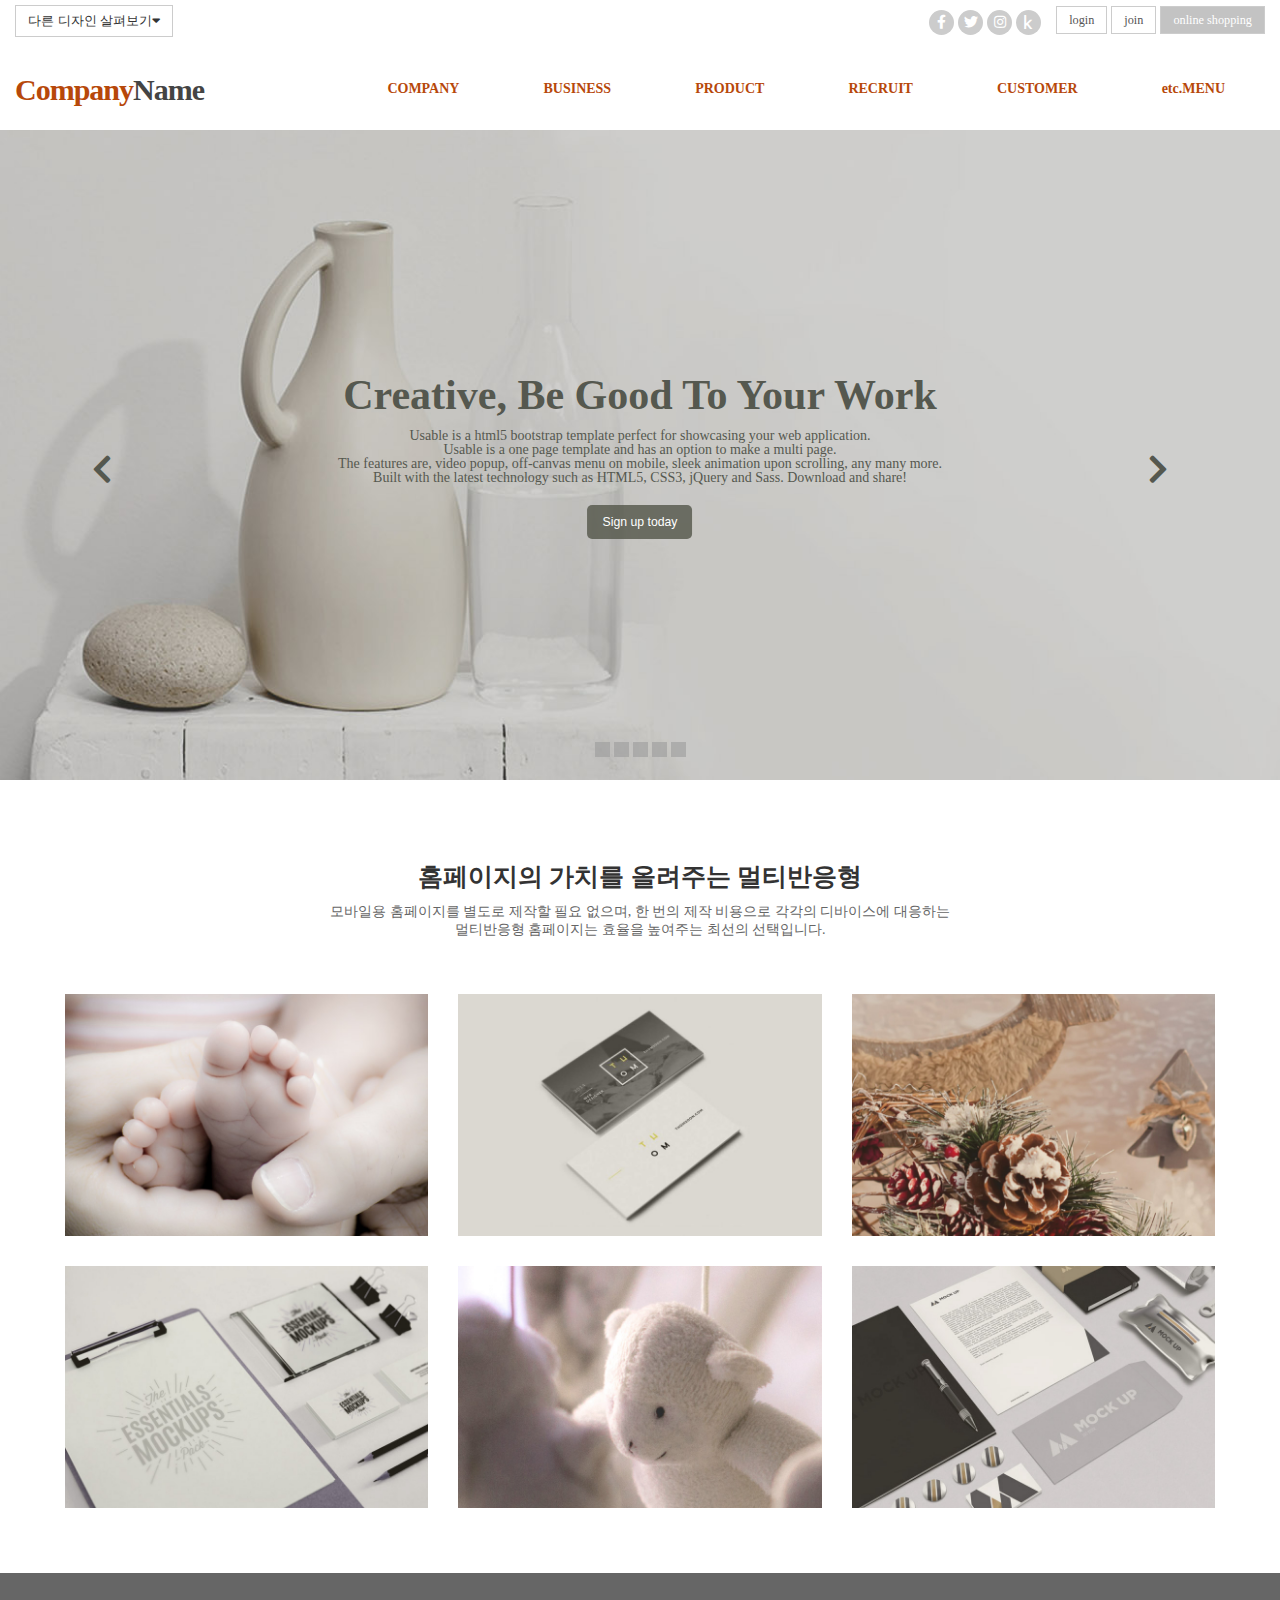
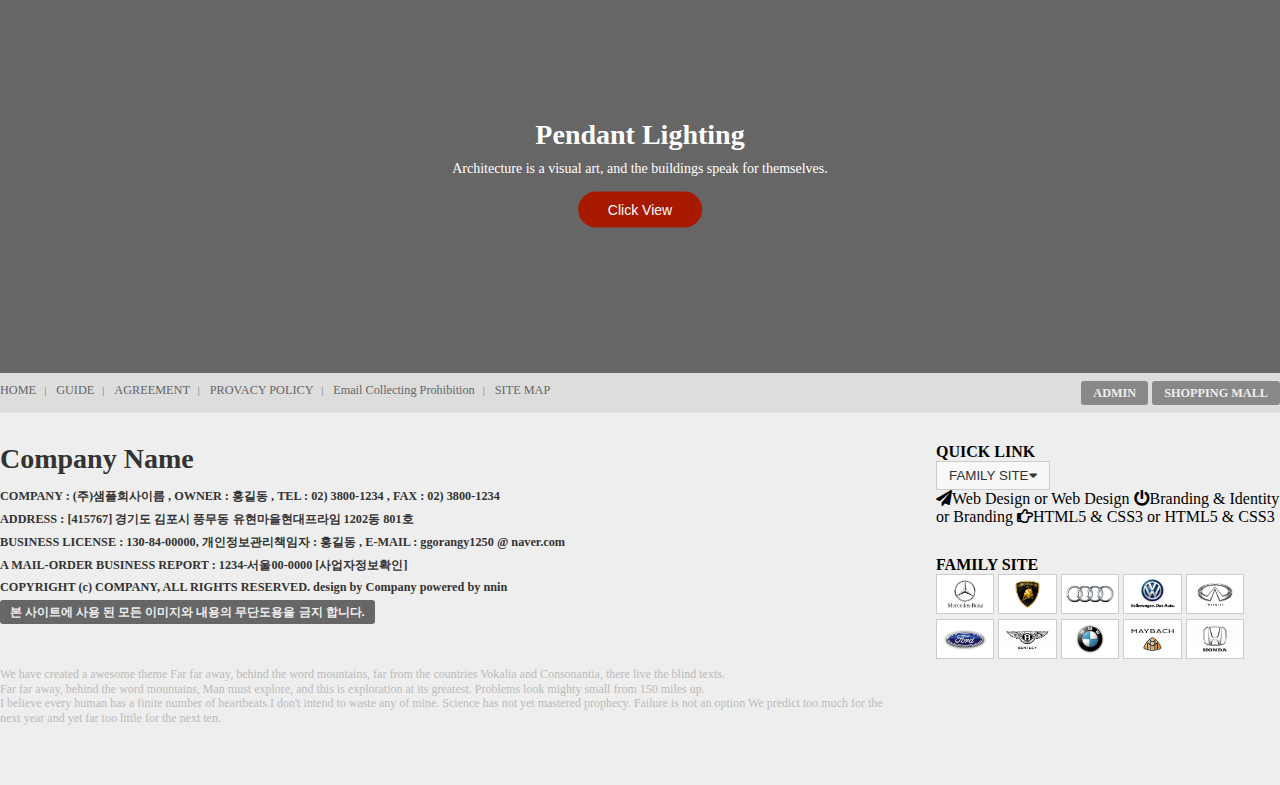
==== commit f75a1b27: "푸터 정렬" ====
--- a/index.html
+++ b/index.html
@@ -160,11 +160,11 @@
                 </div>
             </div>
             <div class="dot_box">
-                <a href="#"><span class="blind">1</span></a>
-                <a href="#"><span class="blind">2</span></a>
-                <a href="#"><span class="blind">3</span></a>
-                <a href="#"><span class="blind">4</span></a>
-                <a href="#"><span class="blind">5</span></a>
+                <a href="#">1</a>
+                <a href="#">2</a>
+                <a href="#">3</a>
+                <a href="#">4</a>
+                <a href="#">5</a>
             </div>
         </div>
 
@@ -197,44 +197,53 @@
     </section>
 
     <footer id="footer">
-        <div class="footer_outer row">
-            <div class="footermenu cf">
-                <div class="footer_nav">
-                    <a href="#">HOME</a>
-                    <a href="#">GUIDE</a>
-                    <a href="#">AGREEMENT</a>
-                    <a href="#">PROVACY POLICY</a>
-                    <a href="#">Email Collecting Prohibition</a>
-                    <a href="#">SITE MAP</a>
-                </div>
-                <div class="footer_button">
-                    <a href="#">ADMIN</a>
-                    <a href="#">SHOPPING MALL</a>
-                </div>
-            </div>
-            <div class="footer_info cf">
+        <div class="footermenu_box">
+            <div class="row">
+                <div class="footermenu cf">
+                    <div class="footer_nav">
+                            <a href="#">HOME</a>
+                            <a href="#">GUIDE</a>
+                            <a href="#">AGREEMENT</a>
+                            <a href="#">PROVACY POLICY</a>
+                            <a href="#">Email Collecting Prohibition</a>
+                            <a href="#">SITE MAP</a>
+                    </div>
+                    <div class="footer_button">
+                        <a href="#">ADMIN</a>
+                        <a href="#">SHOPPING MALL</a>
+                    </div>
+                </div>
+            </div>
+        </div>
+        <div class="footerinfo_box">
+            <div class="footer_info cf row">
                 <div class="footer_left">
-                    <div class="company_info">
-                        <h2>Company Name</h2>
-                        <ul class="depth3">
-                            <li>COMPANY : (주)샘플회사이름 , OWNER : 홍길동 , TEL : 02) 3800-1234 , FAX : 02) 3800-1234</li>
-                            <li>ADDRESS : [415767] 경기도 김포시 풍무동 유현마을현대프라임 1202동 801호</li>
-                            <li>BUSINESS LICENSE : 130-84-00000, 개인정보관리책임자 : 홍길동 , E-MAIL : ggorangy1250 @ naver.com</li>
-                            <li>A MAIL-ORDER BUSINESS REPORT : 1234-서울00-0000 [사업자정보확인]</li>
-                            <li>COPYRIGHT (c) COMPANY, ALL RIGHTS RESERVED. design by Company powered by nnin</li>
-                            <li><span>본 사이트에 사용 된 모든 이미지와 내용의 무단도용을 금지 합니다.</span></li>
-                        </ul>
-                    </div>
-                    <div class="etc">
-                        <p>We have created a awesome theme Far far away, behind the word mountains, far from the countries Vokalia and Consonantia, there live the blind texts.Far far away, behind the word mountains, Man must explore, and this is exploration at its greatest. Problems look mighty small from 150 miles up. I believe every human has a finite number of heartbeats. I don't intend to waste any of mine. Science has not yet mastered prophecy. Failure is not an option We predict too much for the next year and yet far too little for the next ten.</p>
-                    </div>
+                        <div class="company_info">
+                            <h2>Company Name</h2>
+                            <ul class="depth3">
+                                <li>COMPANY : (주)샘플회사이름 , OWNER : 홍길동 , TEL : 02) 3800-1234 , FAX : 02) 3800-1234</li>
+                                <li>ADDRESS : [415767] 경기도 김포시 풍무동 유현마을현대프라임 1202동 801호</li>
+                                <li>BUSINESS LICENSE : 130-84-00000, 개인정보관리책임자 : 홍길동 , E-MAIL : ggorangy1250 @ naver.com</li>
+                                <li>A MAIL-ORDER BUSINESS REPORT : 1234-서울00-0000 [사업자정보확인]</li>
+                                <li>COPYRIGHT (c) COMPANY, ALL RIGHTS RESERVED. design by Company powered by nnin</li>
+                                <li><span>본 사이트에 사용 된 모든 이미지와 내용의 무단도용을 금지 합니다.</span></li>
+                            </ul>
+                        </div>
+                        <div class="etc">
+                            <p>We have created a awesome theme Far far away, behind the word mountains, far from the countries Vokalia and Consonantia, there live the blind texts.<br>Far far away, behind the word mountains, Man must explore, and this is exploration at its greatest. Problems look mighty small from 150 miles up.<br> I believe every human has a finite number of heartbeats.I don't intend to waste any of mine. Science has not yet mastered prophecy. Failure is not an option We predict too much for the next year and yet far too little for the next ten.</p>
+                        </div>
                 </div>
                 <div class="footer_right">
                     <div class="quick">
                         <h3>QUICK LINK</h3>
                         <button>FAMILY SITE<span><i class="fas fa-caret-down"></i></span></button>
-                    </div>
-                    <!-- <div class="family">
+                        <div class="quick_text">
+                            <a href="#"><i class="fas fa-paper-plane"></i>Web Design or Web Design</a>
+                            <a href="#"><i class="fas fa-power-off"></i>Branding &amp; Identity or Branding</a>
+                            <a href="#"><i class="far fa-hand-point-right"></i>HTML5 &amp; CSS3 or HTML5 &amp; CSS3</a>
+                        </div>
+                    </div>
+                    <div class="family">
                         <h3>FAMILY SITE</h3>
                         <img src="images/de09_img01.jpg" alt="">
                         <img src="images/de09_img02.jpg" alt="">
@@ -246,7 +255,7 @@
                         <img src="images/de09_img08.jpg" alt="">
                         <img src="images/de09_img09.jpg" alt="">
                         <img src="images/de09_img10.jpg" alt="">
-                    </div> -->
+                    </div>
                 </div>
             </div>
         </div>
--- a/css/index.css
+++ b/css/index.css
@@ -44,63 +44,87 @@
 .depth2 li:hover{background:#eee;}
 .depth2 li:hover a{color:#b7480a;}
 
+/* section */
 #section{position: relative;}
-#section .slide{width:100%; height:650px; overflow:hidden;}
-#section .slide_inner{background-size: cover; height:650px; background-repeat:no-repeat; position:relative;}
-#section .slide_inner:nth-child(1){background-image:url(../images/de01_img01.jpg);}
-#section .slide_inner:nth-child(2){background-image:url(../images/de01_img02.jpg);}
-#section .slide_inner:nth-child(3){background-image:url(../images/de01_img03.jpg);}
-#section .slide_inner:nth-child(4){background-image:url(../images/de01_img04.jpg);}
-#section .slide_inner:nth-child(5){background-image:url(../images/de01_img05.jpg);}
+
+/* slide 이미지 */
+.slide{width:100%; height:650px; overflow:hidden;}
+.slide_inner{background-size: cover; height:650px; background-repeat:no-repeat; position:relative;}
+.slide_inner:nth-child(1){background-image:url(../images/de01_img01.jpg);}
+.slide_inner:nth-child(2){background-image:url(../images/de01_img02.jpg);}
+.slide_inner:nth-child(3){background-image:url(../images/de01_img03.jpg);}
+.slide_inner:nth-child(4){background-image:url(../images/de01_img04.jpg);}
+.slide_inner:nth-child(5){background-image:url(../images/de01_img05.jpg);}
+
+/* slide 텍스트 */
 .slide .text{text-align:center; position: absolute; top:50%; left:50%; transform:translate(-50%, -50%); color:#55584f;}
 .slide .text>h2{font-size:42px;}
 .slide .text>p{font-size:14px; padding:10px 0 20px 0; line-height:1em;}
 .slide .text>button{background:rgba(82, 85, 72, 0.8); color:#fff; font-size:12.25px; padding:10px 15px; border-radius:5px;}
 
+/* slide 이미지 화살표 */
 .slide_outer{position:relative;}
 .slide_outer .arr{font-size:2em; color:#55584f;}
-.slide_outer .arr .left_arr{position: absolute; top: 50%; left: 8%; transform: translate(-50%, -8%);}
+.slide_outer .arr .left_arr{position:absolute; top:50%; left:8%; transform:translate(-50%, -8%);}
 .slide_outer .arr .left_arr:hover{color:#fff;}
-.slide_outer .arr .right_arr{position: absolute; top: 50%; right: 8%; transform: translate(-50%, -8%);}
+.slide_outer .arr .right_arr{position:absolute; top:50%; right:8%; transform:translate(-50%, -8%);}
 .slide_outer .arr .right_arr:hover{color:#fff;}
-/* .slide_outer .dot_box{} */
 
-/* .slideOuter .dotBox{position: absolute; bottom: 20px; width: 100%; text-align: center;}
-.slideOuter .dotBox a{display: inline-block; width: 10px; height: 10px; background: rgba(0, 0, 0, 1; border-radius: 50%; margin: 0 5px;}
-.slideOuter .dotBox a:active{background: rgba(0, 0, 0, 1);}
-.slideOuter .dotBox .blind{width: 0; height: 0; position: absolute; text-indent: -99999px; font-size: 0px; overflow: hidden; line-height: 0;} */
+/* slide 이미지 도트 */
+.slide_outer .dot_box{position:absolute; bottom:20px; width:100%; text-align:center; left:0;}
+.slide_outer .dot_box>a{color:rgba(0, 0, 0, 0); width:15px; height:15px; background:rgba(155, 155, 155, 0.6); 
+    display: inline-block;}
+.slide_outer .dot_box>a:active{background:rgba(255, 255, 255, 1);}
+/* .slide_outer .dot_box .blind{width: 0; height: 0; position: absolute; text-indent: -99999px; font-size: 0px; overflow: hidden; line-height: 0;} */
 
 .article{margin:50px;}
 .article .article_text{text-align:center; padding:30px;}
-.article .article_text>h3{font-size:24.5px; color: #333;}
-.article .article_text>p{font-size:14px; color: #666; padding:10px;}
+.article .article_text>h3{font-size:24.5px; color:#333;}
+.article .article_text>p{font-size:14px; color:#666; padding:10px;}
 .article .article_img{margin:0 auto;}
 /* .article .article_img .overlay{background:rgba(0, 0, 0, 0.6);} */
 .article .article_img img{width:100%; padding:15px;}
-.article_img>li{float: left; width: 33.33%;}
+.article_img>li{float:left; width:33.33%;}
 
-.lighting{background:url(../images/de01_img03.jpg) no-repeat; background-size: cover; height:400px; background-attachment: fixed; background-position: center; position: relative;}
-.lighting .overlay{background-color:rgba(0, 0, 0, 0.6); position: absolute; top: 0; left: 0; right: 0; bottom: 0;}
-.lighting .row{position: relative; height: 400px;}
-.lighting .text{text-align: center; color:#fff; position: absolute; top: 50%; left: 50%; transform: translate(-50%, -50%);}
-.lighting .text h3{font-size: 28px;}
-.lighting .text p{font-size: 14px; padding:10px 0 15px 0;}
+.lighting{background:url(../images/de01_img03.jpg) no-repeat; background-size:cover; height:400px; background-attachment:fixed; background-position:center; position:relative;}
+.lighting .overlay{background-color:rgba(0, 0, 0, 0.6); position:absolute; top:0; left:0; right:0; bottom:0;}
+.lighting .row{position:relative; height:400px;}
+.lighting .text{text-align:center; color:#fff; position:absolute; top:50%; left:50%; transform:translate(-50%, -50%);}
+.lighting .text h3{font-size:28px;}
+.lighting .text p{font-size:14px; padding:10px 0 15px 0;}
 .lighting .text button{font-size: 14px; color: #fff; background:#a71a00; border-radius: 50px; padding: 10px 30px;}
 
-#footer{background: #ddd; padding-bottom:50px;}
-#footer .footer_outer .footermenu{padding: 10px 0;}
-#footer .footer_outer .footermenu .footer_nav{font-size:12.25px; color: #666; float: left; width: 50%; vertical-align: top;}
-.footer_outer .footermenu .footer_nav>a:before{content:'|'; padding:0 10px 0 5px; font-size:10px;}
-.footer_outer .footermenu .footer_nav>a:first-child:before{display:none;}
-.footer_outer .footermenu .footer_button{float:right;}
-.footer_outer .footermenu .footer_button>a{font-size:12.25px; font-weight: bold; color:#eee; background:#888; padding:5px 12px; border-radius:3px;}
 
+/* footer */
+#footer{background: #eee;}
 
+/* footer 상단 메뉴*/
+.footermenu_box{width:100%; background:#ddd;}
+.footermenu_box .footermenu{padding:10px 0; width:100%; height:40px;}
+.footermenu_box .footermenu .footer_nav{font-size:12.25px; color:#666; float:left; width:50%; vertical-align:top;}
+.footermenu_box .footermenu .footer_nav>a:before{content:'|'; padding:0 10px 0 5px; font-size:10px;}
+.footermenu_box .footermenu .footer_nav>a:first-child:before{display:none;}
+.footermenu_box .footermenu .footer_button{float:right;}
+.footermenu_box .footermenu .footer_button>a{font-size:12.25px; font-weight:bold; color:#eee; background:#888; padding:5px 12px; border-radius:3px;}
 
-.footer_info .footer_left{float:left; width:60%; font-weight: bold;}
-.company_info h2{font-size:28px; color:#333; padding:0 0 10px ;}
-.depth3>li{font-size:12.25px; color:#333; padding:3px 0;}
-.depth3>li:last-child{padding:6px 0;}
-.depth3>li:last-child span{color:#eee; background:#666; padding:5px 10px; border-radius:3px;}
-.footer_info .footer_right{float: right;}
-.etc{font-size:11.1111px; color:#bbb; padding:30px 0;}+/* footer 하단 메뉴*/
+.footerinfo_box{background:#eee; width:100%;}
+.footer_info{padding:30px 0;}
+
+/* footer 하단 메뉴 왼쪽 */
+.footer_left{float:left; width:70%; font-weight:bold;}
+.footer_left .company_info h2{font-size:28px; color:#333; padding:0 0 10px ;}
+.footer_left .depth3>li{font-size:12.25px; color:#333; padding:3px 0;}
+.footer_left .depth3>li:last-child{padding:6px 0;}
+.footer_left .depth3>li:last-child span{color:#eee; background:#666; padding:5px 10px; border-radius:3px;}
+.footer_left .etc{font-size:0.750em; font-weight:100; margin-top:40px; line-height:120%; color:#bbb; padding-bottom:30px;}
+/* {font-size:10px; color:#bbb; padding:30px 0; letter-spacing:0.5px;} */
+
+/* footer 하단 메뉴 오른쪽 */
+.footer_right{float:right; width:30%; padding-left:40px;}
+.footer_right .quick{margin-bottom:30px;}
+.footer_right .quick>button{border:1px solid #ccc; background-color:rgba(255, 255, 255, 0.6); color:#333; padding:6px 12px;}
+.footer_right .quick .quick_text{display:block;}
+.footer_right .quick .quick_text>i{padding-right:20px;}
+.footer_right .family>img{width:17%; border:1px solid #ccc; margin-bottom:5px;}
+
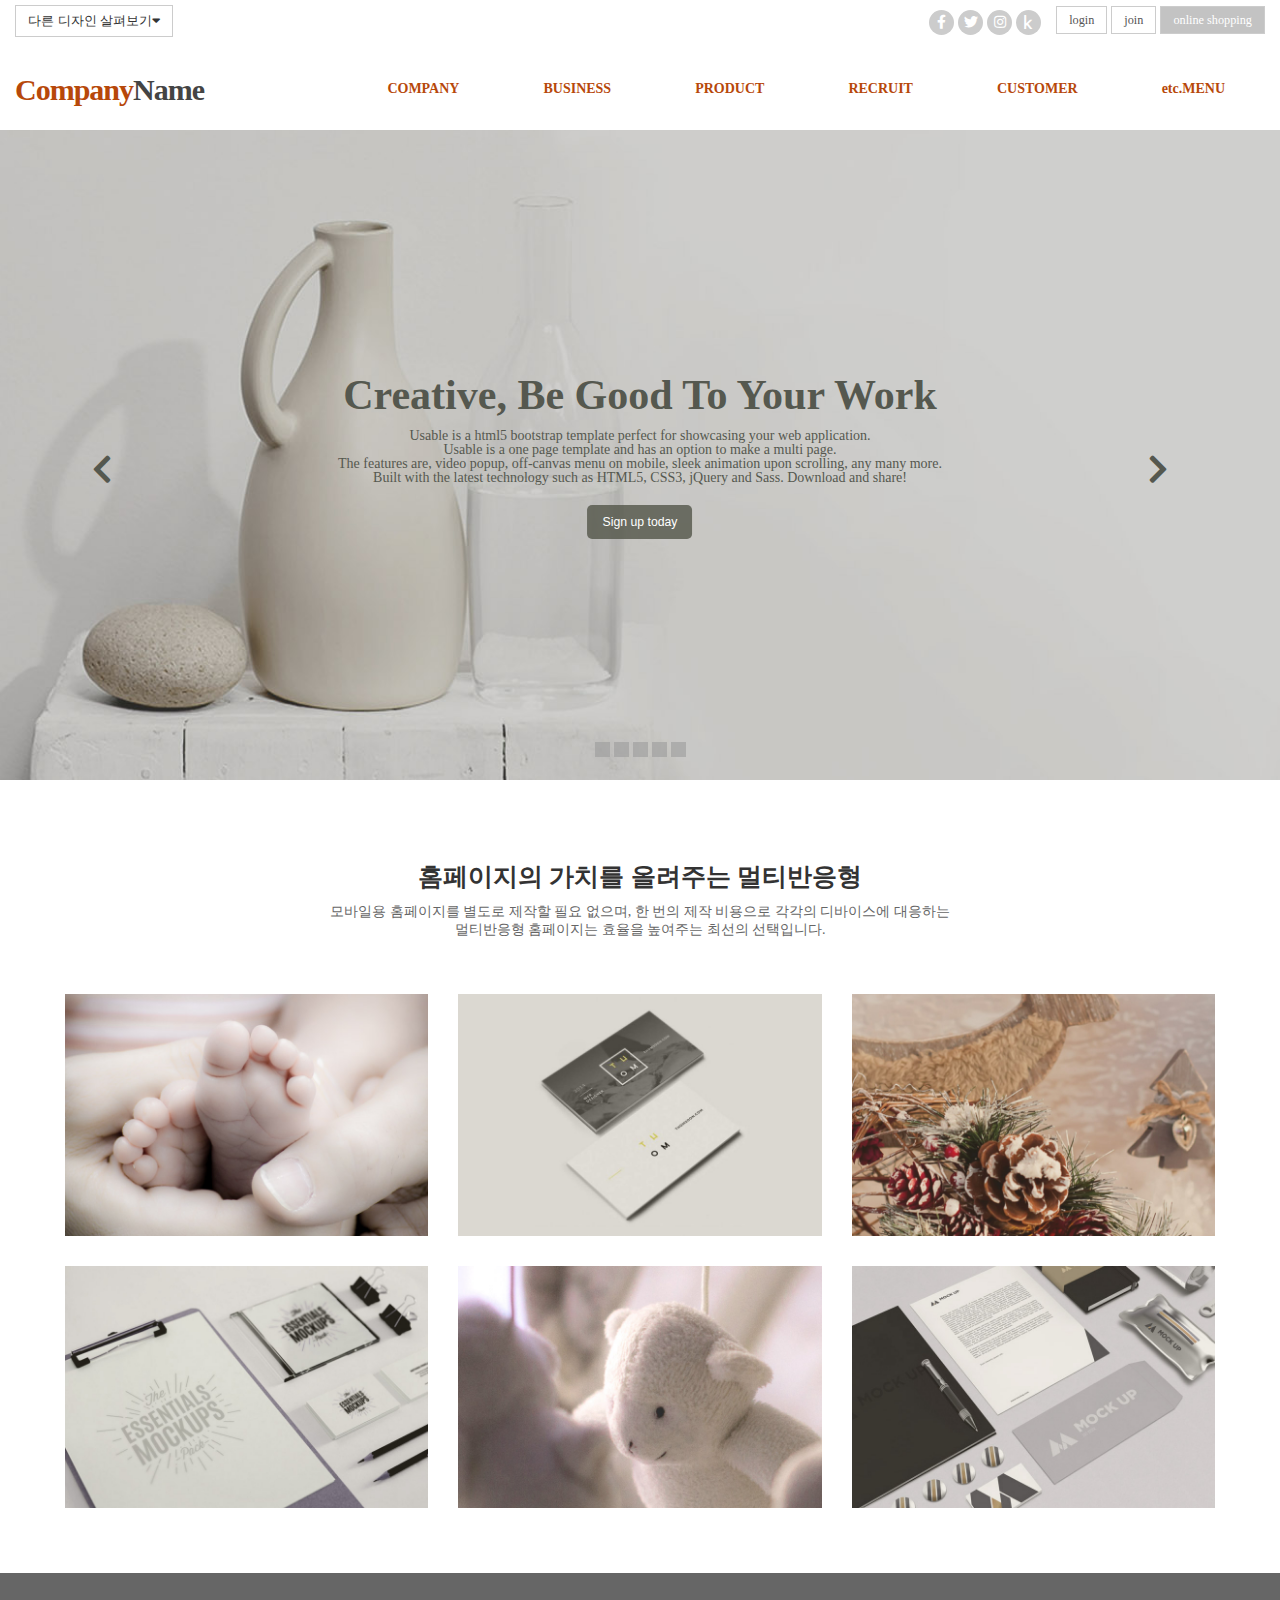
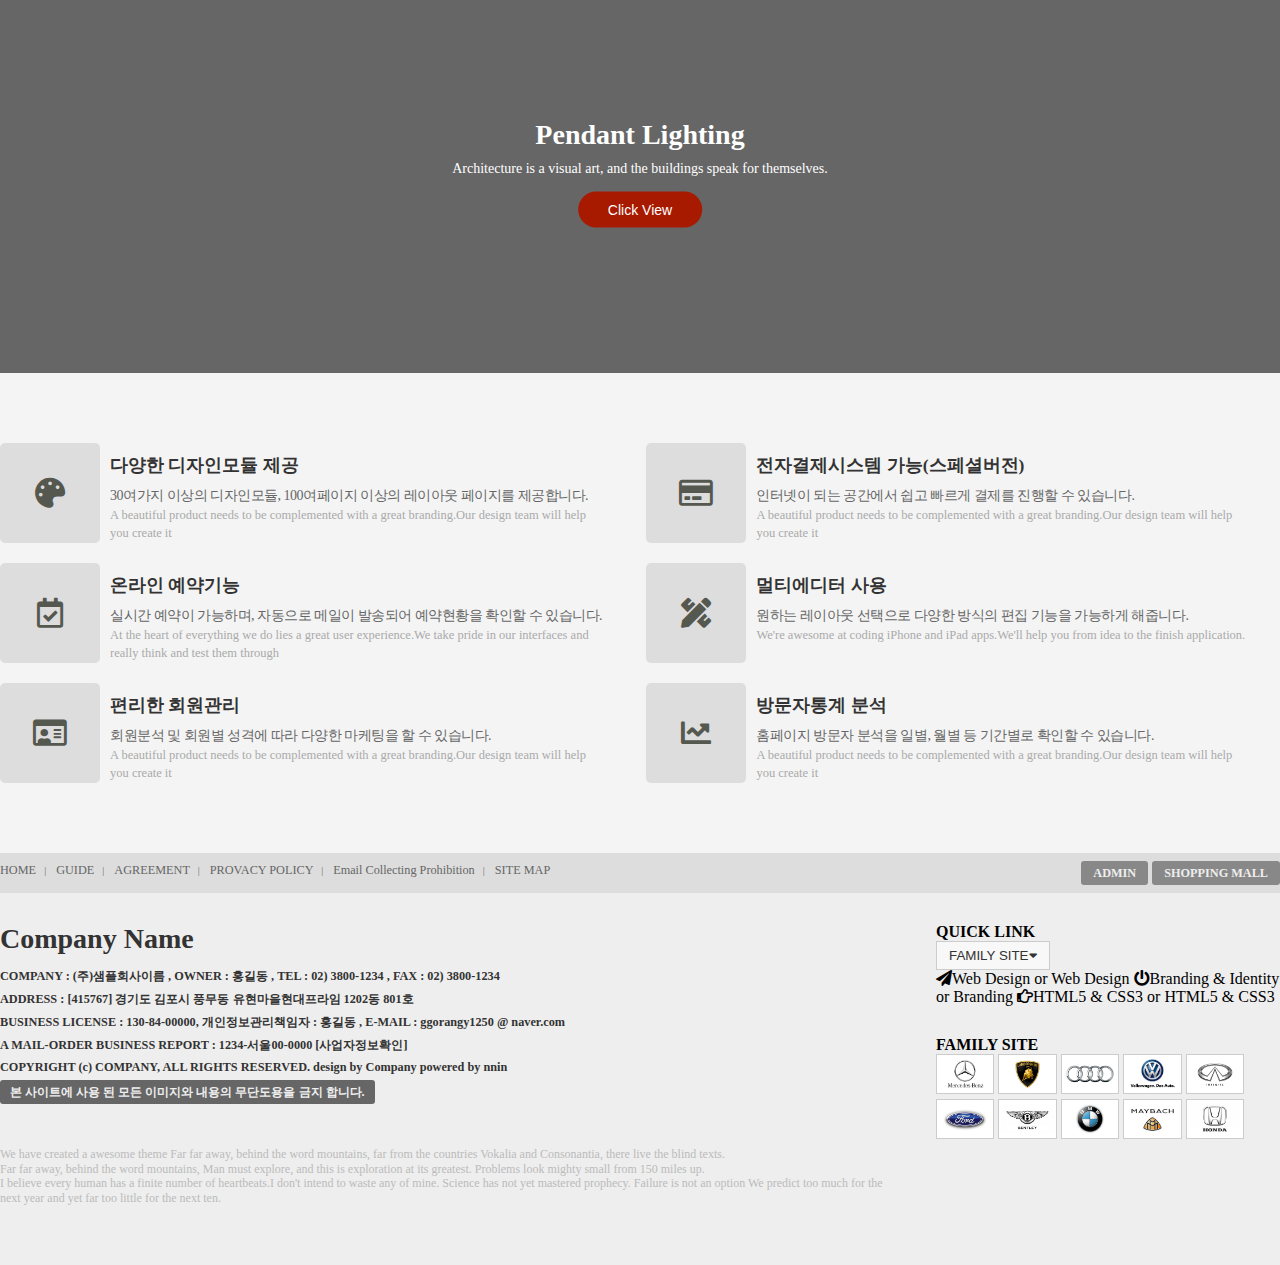
==== commit 87b9494c: "하단 아티클 수정" ====
--- a/index.html
+++ b/index.html
@@ -168,12 +168,12 @@
             </div>
         </div>
 
-        <div class="article">
-            <div class="article_text">
+        <div class="article1">
+            <div class="article1_text">
                 <h3>홈페이지의 가치를 올려주는 멀티반응형</h2>
                 <p>모바일용 홈페이지를 별도로 제작할 필요 없으며, 한 번의 제작 비용으로 각각의 디바이스에 대응하는<br>멀티반응형 홈페이지는 효율을 높여주는 최선의 선택입니다.</p>
             </div>
-            <ul class="article_img row cf">
+            <ul class="article1_img row cf">
                 <li class="overlay"><img src="images/de16_img01.jpg" alt=""></li>
                 <li class="overlay"><img src="images/de16_img02.jpg" alt=""></li>
                 <li class="overlay"><img src="images/de16_img03.jpg" alt=""></li>
@@ -190,6 +190,76 @@
                         <h3>Pendant Lighting</h3>
                         <p>Architecture is a visual art, and the buildings speak for themselves.</p>
                         <button type="button">Click View</button>
+                    </div>
+                </div>
+            </div>
+        </div>
+
+        <div class="article2 cf">
+            <div class="row cf">
+                <div class="article2_left">
+                    <div class="article2_box cf">
+                        <div class="article2_img">
+                            <i class="fas fa-palette"></i>
+                        </div>
+                        <div class="article2_text">
+                            <h4>다양한 디자인모듈 제공</h4>
+                            <p>30여가지 이상의 디자인모듈, 100여페이지 이상의 레이아웃 페이지를 제공합니다.</p>
+                            <em>A beautiful product needs to be complemented with a great branding.Our design team will help you create it</em>
+                        </div>
+                    </div>
+                    <div class="article2_box cf">
+                        <div class="article2_img">
+                            <i class="far fa-calendar-check"></i>
+                        </div>
+                        <div class="article2_text">
+                            <h4>온라인 예약기능</h4>
+                            <p>실시간 예약이 가능하며, 자동으로 메일이 발송되어 예약현황을 확인할 수 있습니다.</p>
+                            <em>At the heart of everything we do lies a great user experience.We take pride in our interfaces and really think and test them through</em>
+                        </div>
+                    </div>
+                    <div class="article2_box cf">
+                        <div class="article2_img">
+                            <i class="far fa-id-card"></i>
+                        </div>
+                        <div class="article2_text">
+                            <h4>편리한 회원관리</h4>
+                            <p>회원분석 및 회원별 성격에 따라 다양한 마케팅을 할 수 있습니다.</p>
+                            <em>A beautiful product needs to be complemented with a great branding.Our design team will help you create it</em>
+                        </div>
+                    </div>
+                </div>
+    
+                <div class="article2_right">
+                    <div class="article2_box cf">
+                        <div class="article2_img">
+                            <i class="far fa-credit-card"></i>
+                        </div>
+                        <div class="article2_text">
+                            <h4>전자결제시스템 가능(스페셜버전)</h4>
+                            <p>인터넷이 되는 공간에서 쉽고 빠르게 결제를 진행할 수 있습니다.</p>
+                            <em>A beautiful product needs to be complemented with a great branding.Our design team will help you create it</em>
+                        </div>
+                    </div>
+                    <div class="article2_box cf">
+                        <div class="article2_img">
+                            <i class="fas fa-pencil-ruler"></i>
+                        </div>
+                        <div class="article2_text">
+                            <h4>멀티에디터 사용</h4>
+                            <p>원하는 레이아웃 선택으로 다양한 방식의 편집 기능을 가능하게 해줍니다.</p>
+                            <em>We're awesome at coding iPhone and iPad apps.We'll help you from idea to the finish application.</em>
+                        </div>
+                    </div>
+                    <div class="article2_box cf">
+                        <div class="article2_img">
+                            <i class="fas fa-chart-line"></i>
+                        </div>
+                        <div class="article2_text">
+                            <h4>방문자통계 분석</h4>
+                            <p>홈페이지 방문자 분석을 일별, 월별 등 기간별로 확인할 수 있습니다.</p>
+                            <em>A beautiful product needs to be complemented with a great branding.Our design team will help you create it</em>
+                        </div>
                     </div>
                 </div>
             </div>
--- a/css/index.css
+++ b/css/index.css
@@ -66,9 +66,9 @@
 .slide_outer{position:relative;}
 .slide_outer .arr{font-size:2em; color:#55584f;}
 .slide_outer .arr .left_arr{position:absolute; top:50%; left:8%; transform:translate(-50%, -8%);}
-.slide_outer .arr .left_arr:hover{color:#fff;}
+.slide_outer .arr .left_arr:hover{color:#eee;}
 .slide_outer .arr .right_arr{position:absolute; top:50%; right:8%; transform:translate(-50%, -8%);}
-.slide_outer .arr .right_arr:hover{color:#fff;}
+.slide_outer .arr .right_arr:hover{color:#eee;}
 
 /* slide 이미지 도트 */
 .slide_outer .dot_box{position:absolute; bottom:20px; width:100%; text-align:center; left:0;}
@@ -77,15 +77,17 @@
 .slide_outer .dot_box>a:active{background:rgba(255, 255, 255, 1);}
 /* .slide_outer .dot_box .blind{width: 0; height: 0; position: absolute; text-indent: -99999px; font-size: 0px; overflow: hidden; line-height: 0;} */
 
-.article{margin:50px;}
-.article .article_text{text-align:center; padding:30px;}
-.article .article_text>h3{font-size:24.5px; color:#333;}
-.article .article_text>p{font-size:14px; color:#666; padding:10px;}
-.article .article_img{margin:0 auto;}
+/* 상단 article */
+.article1{margin:50px;}
+.article1 .article1_text{text-align:center; padding:30px;}
+.article1 .article1_text>h3{font-size:24.5px; color:#333;}
+.article1 .article1_text>p{font-size:14px; color:#666; padding:10px;}
+.article1 .article1_img{margin:0 auto;}
 /* .article .article_img .overlay{background:rgba(0, 0, 0, 0.6);} */
-.article .article_img img{width:100%; padding:15px;}
-.article_img>li{float:left; width:33.33%;}
+.article1 .article1_img img{width:100%; padding:15px;}
+.article1_img>li{float:left; width:33.33%;}
 
+/* 고정 이미지 */
 .lighting{background:url(../images/de01_img03.jpg) no-repeat; background-size:cover; height:400px; background-attachment:fixed; background-position:center; position:relative;}
 .lighting .overlay{background-color:rgba(0, 0, 0, 0.6); position:absolute; top:0; left:0; right:0; bottom:0;}
 .lighting .row{position:relative; height:400px;}
@@ -94,6 +96,26 @@
 .lighting .text p{font-size:14px; padding:10px 0 15px 0;}
 .lighting .text button{font-size: 14px; color: #fff; background:#a71a00; border-radius: 50px; padding: 10px 30px;}
 
+/* 하단 article */
+.article2{position: relative; padding:50px 0; background:#f4f4f4;}
+.article2_box{margin:20px 0;}
+.article2 .article2_text{text-align:left;}
+.article2 .article2_text>h4{font-size:17.5px; color:#333; margin:10px 0;}
+.article2 .article2_text>p{font-size:14px; color:#666; letter-spacing:-0.5px;}
+.article2 .article2_text>em{font-size:12.5px; line-height: 10px; color:#aaa;}
+
+/* 하단 article 왼쪽 */
+.article2 .article2_left{float:left; width:49.5%;}
+/* .article2 .article2_left .article2_box{} */
+.article2_box .article2_img{width:100px; height:100px; background:#ddd; display: inline-block; float: left; position: relative; border-radius:5px; text-align: center;}
+.article2_box .article2_img>i{ font-size:30px; color: #55584f; line-height: 100px;}
+.article2_box .article2_text{float: left; width: 80%; padding-left: 10px;}
+
+/* 하단 article 오른쪽 */
+.article2 .article2_right{float: right; width:49.5%;}
+/* .article2 .article2_right .article2_box */
+/* .article2_box .article2_img */
+/* .article2_box .article2_text */
 
 /* footer */
 #footer{background: #eee;}
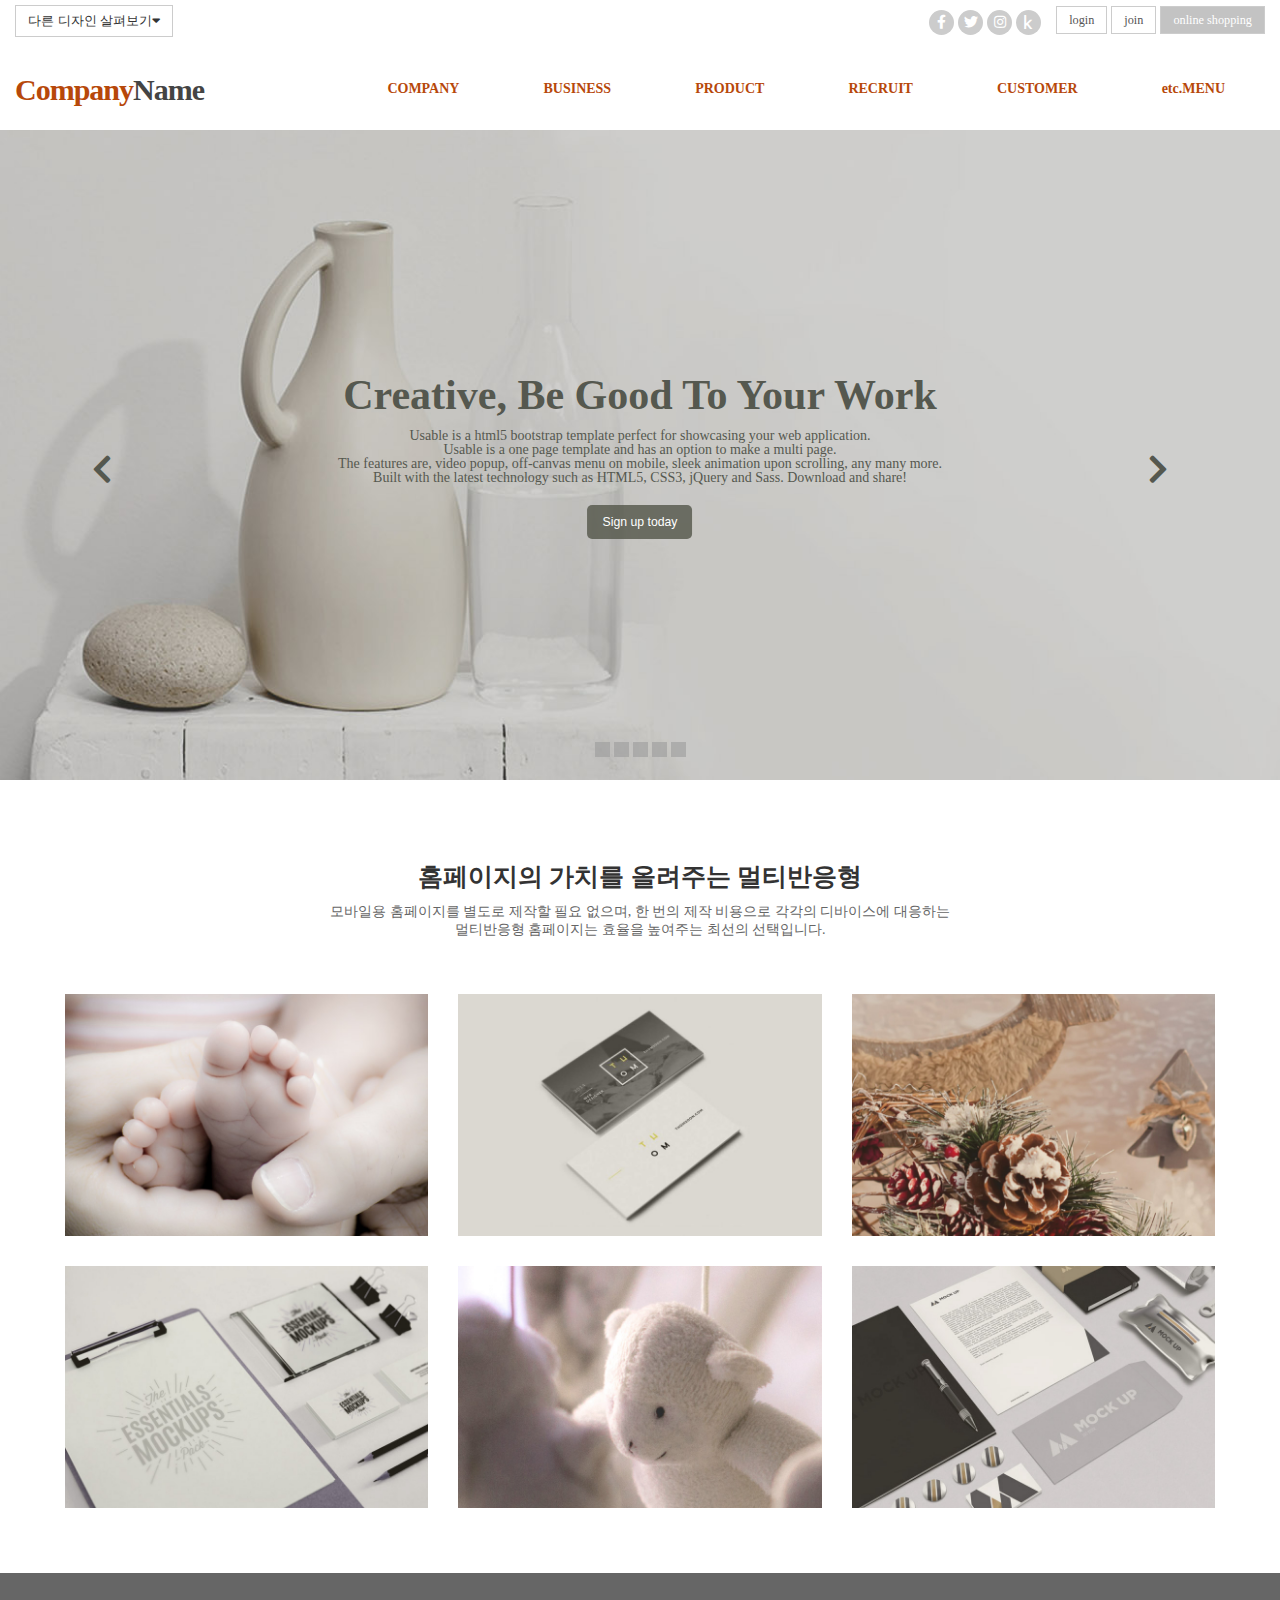
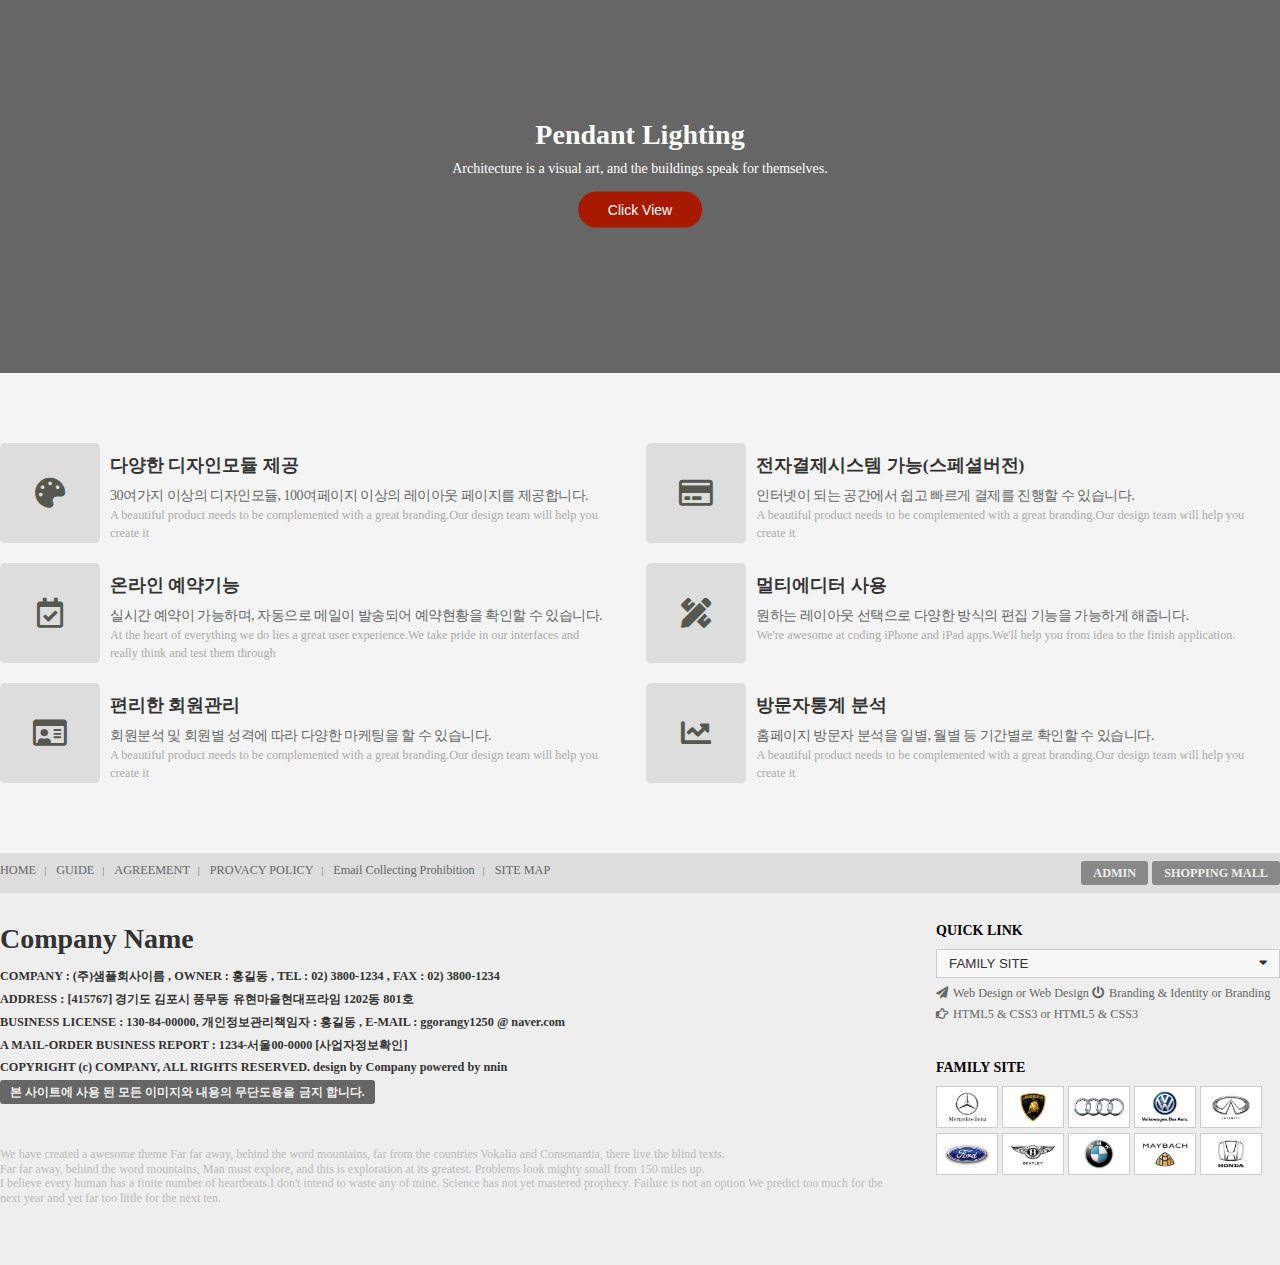
==== commit 86e96334: "footer 간격 수정" ====
--- a/index.html
+++ b/index.html
@@ -306,7 +306,7 @@
                 <div class="footer_right">
                     <div class="quick">
                         <h3>QUICK LINK</h3>
-                        <button>FAMILY SITE<span><i class="fas fa-caret-down"></i></span></button>
+                        <button class="cf">FAMILY SITE<i class="fas fa-caret-down"></i></button>
                         <div class="quick_text">
                             <a href="#"><i class="fas fa-paper-plane"></i>Web Design or Web Design</a>
                             <a href="#"><i class="fas fa-power-off"></i>Branding &amp; Identity or Branding</a>
@@ -315,16 +315,18 @@
                     </div>
                     <div class="family">
                         <h3>FAMILY SITE</h3>
-                        <img src="images/de09_img01.jpg" alt="">
-                        <img src="images/de09_img02.jpg" alt="">
-                        <img src="images/de09_img03.jpg" alt="">
-                        <img src="images/de09_img04.jpg" alt="">
-                        <img src="images/de09_img05.jpg" alt="">
-                        <img src="images/de09_img06.jpg" alt="">
-                        <img src="images/de09_img07.jpg" alt="">
-                        <img src="images/de09_img08.jpg" alt="">
-                        <img src="images/de09_img09.jpg" alt="">
-                        <img src="images/de09_img10.jpg" alt="">
+                        <div class="family_img">
+                            <a href="#"><img src="images/de09_img01.jpg" alt=""></a>
+                            <a href="#"><img src="images/de09_img02.jpg" alt=""></a>
+                            <a href="#"><img src="images/de09_img03.jpg" alt=""></a>
+                            <a href="#"><img src="images/de09_img04.jpg" alt=""></a>
+                            <a href="#"><img src="images/de09_img05.jpg" alt=""></a>
+                            <a href="#"><img src="images/de09_img06.jpg" alt=""></a>
+                            <a href="#"><img src="images/de09_img07.jpg" alt=""></a>
+                            <a href="#"><img src="images/de09_img08.jpg" alt=""></a>
+                            <a href="#"><img src="images/de09_img09.jpg" alt=""></a>
+                            <a href="#"><img src="images/de09_img10.jpg" alt=""></a>
+                        </div>
                     </div>
                 </div>
             </div>
--- a/css/index.css
+++ b/css/index.css
@@ -102,20 +102,16 @@
 .article2 .article2_text{text-align:left;}
 .article2 .article2_text>h4{font-size:17.5px; color:#333; margin:10px 0;}
 .article2 .article2_text>p{font-size:14px; color:#666; letter-spacing:-0.5px;}
-.article2 .article2_text>em{font-size:12.5px; line-height: 10px; color:#aaa;}
+.article2 .article2_text>em{font-size:12.25px; line-height: 10px; color:#aaa;}
 
 /* 하단 article 왼쪽 */
 .article2 .article2_left{float:left; width:49.5%;}
-/* .article2 .article2_left .article2_box{} */
-.article2_box .article2_img{width:100px; height:100px; background:#ddd; display: inline-block; float: left; position: relative; border-radius:5px; text-align: center;}
+.article2_box .article2_img{width:100px; height:100px; background:#ddd; float:left; position:relative; border-radius:5px; text-align:center;}
 .article2_box .article2_img>i{ font-size:30px; color: #55584f; line-height: 100px;}
 .article2_box .article2_text{float: left; width: 80%; padding-left: 10px;}
 
 /* 하단 article 오른쪽 */
 .article2 .article2_right{float: right; width:49.5%;}
-/* .article2 .article2_right .article2_box */
-/* .article2_box .article2_img */
-/* .article2_box .article2_text */
 
 /* footer */
 #footer{background: #eee;}
@@ -143,10 +139,23 @@
 /* {font-size:10px; color:#bbb; padding:30px 0; letter-spacing:0.5px;} */
 
 /* footer 하단 메뉴 오른쪽 */
-.footer_right{float:right; width:30%; padding-left:40px;}
+#footer .footer_right{float:right; width:30%; padding-left:40px;}
+#footer .footer_right h3{font-size:14px; padding:0 0 10px 0;}
+
+/* footer 오른쪽 퀵메뉴*/
 .footer_right .quick{margin-bottom:30px;}
-.footer_right .quick>button{border:1px solid #ccc; background-color:rgba(255, 255, 255, 0.6); color:#333; padding:6px 12px;}
-.footer_right .quick .quick_text{display:block;}
-.footer_right .quick .quick_text>i{padding-right:20px;}
-.footer_right .family>img{width:17%; border:1px solid #ccc; margin-bottom:5px;}
+.footer_right .quick>h3{font-size:14px;}
 
+/* 퀵메뉴 검색창 */
+.footer_right .quick>button{border:1px solid #ccc; background-color:rgba(255, 255, 255, 0.6); color:#333; padding:6px 12px; text-align: left; width: 100%;}
+.footer_right .quick>button>i{float:right;}
+
+.footer_right .quick .quick_text{display:block; color:#666; font-size:12.25px; font-weight:normal; padding:5px 0;}
+.footer_right .quick .quick_text>a{display:inline-block; padding:3px 0;}
+.quick .quick_text>a>i{padding-right:5px;}
+
+
+/* footer 오른쪽 사이트메뉴 */
+.footer_right .family .family_img{width:100%;}
+.footer_right .family .family_img>a>img{width:18%; border:1px solid #ccc; margin-bottom:5px;}
+
